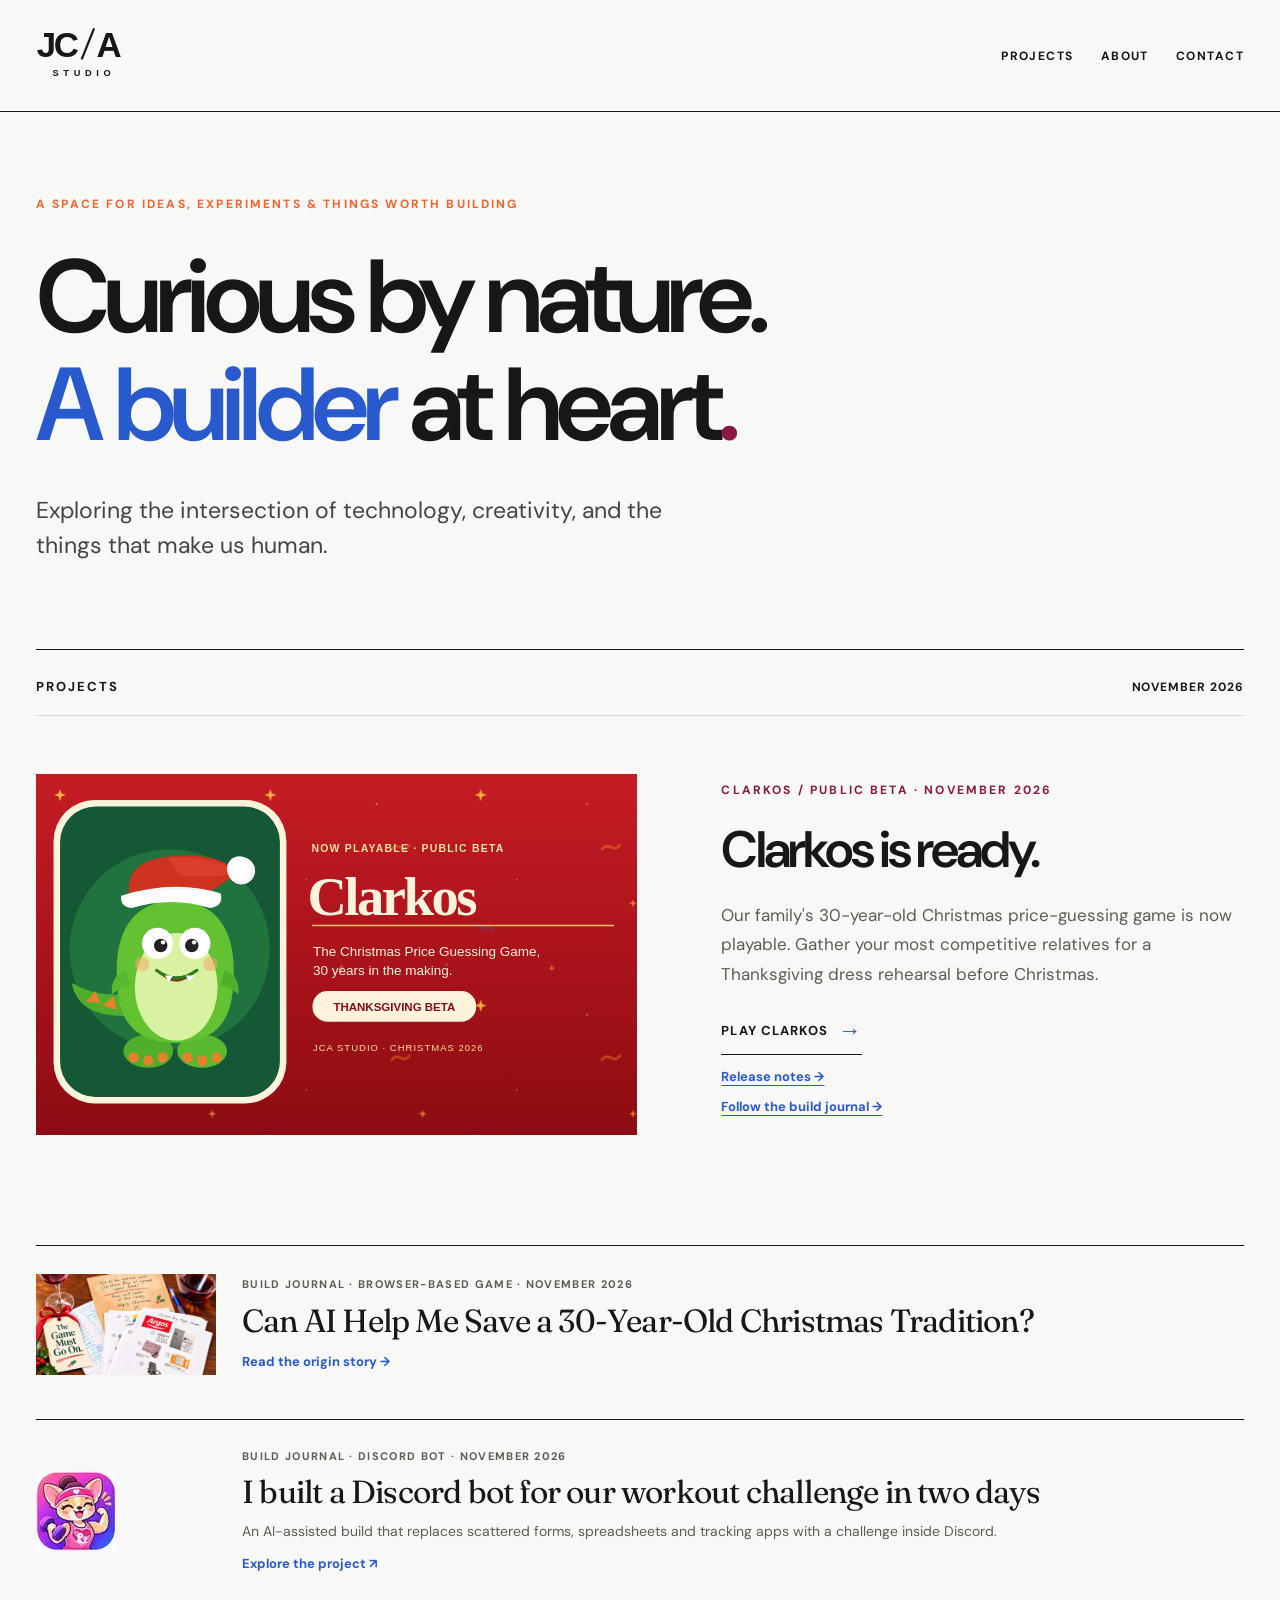
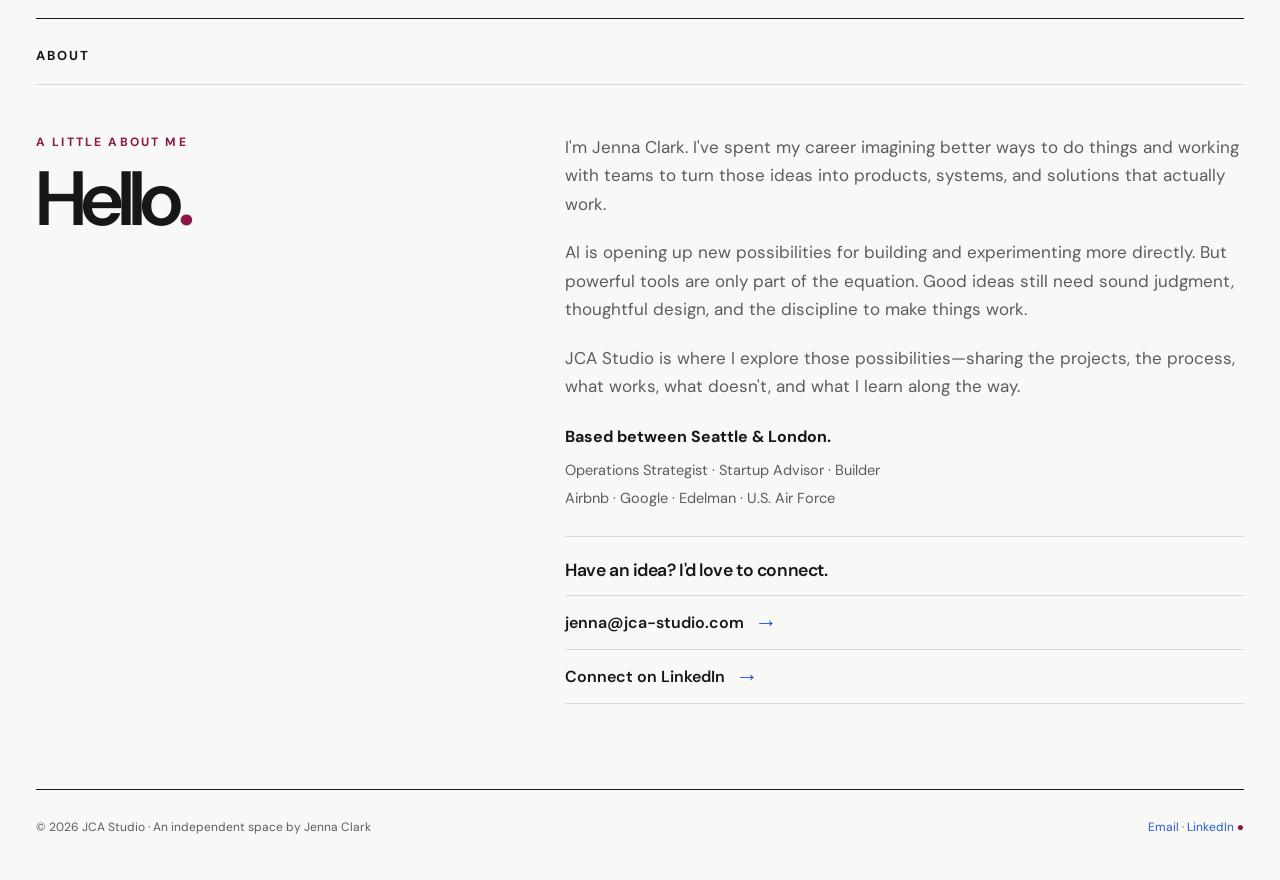
==== index.html @ 1f8c594f "Polish Thanksgiving beta artwork, project labels and feedback styling" ====
<!doctype html><html lang="en"><head><meta charset="utf-8"><meta name="viewport" content="width=device-width, initial-scale=1"><meta name="theme-color" content="#F7F5F0"><link rel="stylesheet" href="/styles.css"><script async src="https://www.googletagmanager.com/gtag/js?id=G-X04NDHGZG5"></script><script>window.dataLayer=window.dataLayer||[];function gtag(){dataLayer.push(arguments)}gtag('js',new Date());gtag('config','G-X04NDHGZG5')</script><title>A space for ideas, experiments &amp; things worth building | JCA Studio</title><meta name="description" content="A space for ideas, experiments &amp; things worth building"><!-- Vercel Web Analytics: static HTML integration -->
<script>window.va=window.va||function(){(window.vaq=window.vaq||[]).push(arguments);};</script>
<script defer src="/_vercel/insights/script.js"></script>
<link rel="icon" href="/favicon.svg" type="image/svg+xml"><meta property="og:type" content="website"><meta property="og:title" content="A space for ideas, experiments &amp; things worth building"><meta property="og:description" content="A space for ideas, experiments &amp; things worth building"><meta property="og:image" content="https://www.jca-studio.com/assets/jca-studio-social-preview-final.png"><meta property="og:image:type" content="image/png"><meta property="og:image:width" content="1200"><meta property="og:image:height" content="630"><meta property="og:url" content="https://www.jca-studio.com/"><meta name="twitter:card" content="summary_large_image"><meta name="twitter:title" content="A space for ideas, experiments &amp; things worth building"><meta name="twitter:image" content="https://www.jca-studio.com/assets/jca-studio-social-preview-final.png"><meta name="twitter:description" content="A space for ideas, experiments &amp; things worth building"><link rel="canonical" href="https://www.jca-studio.com/"><style>
.feature-project-link{margin-top:13px;font-family:var(--sans);font-size:13px;font-weight:700}
.feature-project-link a{color:var(--blue);text-decoration:underline;text-underline-offset:4px;font-weight:700}
.home-journal-start{display:grid;grid-template-columns:180px minmax(0,1fr);gap:26px;align-items:center;padding:28px 0 44px;border-bottom:1px solid var(--ink)}
.home-journal-start-image{display:block;overflow:hidden}
.home-journal-start-image img{display:block;width:100%;height:auto;aspect-ratio:16/9;object-fit:cover}
.home-journal-start-label{font:700 11px/1.5 var(--sans);letter-spacing:.12em;text-transform:uppercase;color:var(--soft);margin:0 0 9px}
.home-journal-start-title{font:400 clamp(22px,2.5vw,32px)/1.2 var(--serif);letter-spacing:-.025em;margin:0}
.home-journal-start-title a{color:var(--ink);text-decoration:none}
.home-journal-start-title a:hover{text-decoration:underline;text-underline-offset:4px}
.home-journal-start-link{display:inline-block;color:var(--blue);font:700 13px/1.5 var(--sans);margin-top:12px;text-underline-offset:4px}
@media(max-width:650px){.home-journal-start{grid-template-columns:104px minmax(0,1fr);gap:15px;padding:22px 0 36px}.home-journal-start-title{font-size:21px}.home-journal-start-label{font-size:10px}}
</style><style>.feature-game-art{min-width:0;display:flex;flex-direction:column;justify-content:space-between;gap:21px;background:#a51f2b;color:#fff;padding:clamp(18px,3vw,34px);aspect-ratio:1.18/1;text-decoration:none;overflow:hidden}.feature-game-label{font:700 clamp(10px,1.1vw,12px) var(--sans);letter-spacing:.15em}.feature-game-label span{float:right;font-size:19px;line-height:.7}.feature-game-screens{display:grid;grid-template-columns:repeat(3,minmax(0,1fr));gap:clamp(8px,1.25vw,15px);align-items:center;min-height:0}.feature-game-screens img{display:block;width:100%;height:auto;aspect-ratio:940/1310;object-fit:cover;box-shadow:0 8px 20px #4e0b1640;border-radius:3px}.feature-game-screens img:nth-child(2){transform:translateY(-9px)}.feature-game-footer{font:800 clamp(15px,2.5vw,30px) var(--sans);letter-spacing:-.045em;line-height:1.05}.feature-game-footer span{color:#ffbf86}@media(max-width:760px){.feature-game-art{aspect-ratio:1.35/1;padding:19px;gap:14px}.feature-game-screens{gap:9px}.feature-game-footer{font-size:clamp(17px,4.5vw,26px)}} .feature-game-art{padding:0;aspect-ratio:5/3;display:block;background:transparent;overflow:hidden}.feature-game-art img{width:100%;height:100%;aspect-ratio:5/3;display:block;object-fit:cover} </style></head><body><header class="mast"><div class="wrap mast-inner"><a href="/" class="logo" aria-label="JCA Studio home"><svg viewBox="0 0 124 84" role="img" aria-label="JCA Studio" xmlns="http://www.w3.org/2000/svg"><text x="1" y="44" fill="currentColor" font-family="Arial,sans-serif" font-weight="600" font-size="45" letter-spacing="-3.2">JC</text><path d="M59 47 L75 7" stroke="currentColor" stroke-width="2.9"/><text x="78" y="44" fill="currentColor" font-family="Arial,sans-serif" font-weight="600" font-size="45">A</text><text x="62" y="68" text-anchor="middle" fill="currentColor" font-family="Arial,sans-serif" font-size="12" font-weight="700" letter-spacing="6">STUDIO</text></svg></a><nav class="nav" aria-label="Main navigation"><a href="/journal/">Projects</a><a href="/#about">About</a><a href="/#contact">Contact</a></nav></div></header><main><section class="wrap hero"><div class="eyebrow">A space for ideas, experiments &amp; things worth building</div><h1>Curious by nature.<br><em>A builder</em> at heart<span class="dot">.</span></h1><p class="intro">Exploring the intersection of technology, creativity, and the things that make us human.</p></section><section class="wrap" id="work"><div class="section-head"><h2>Projects</h2><span class="project-date">November 2026</span></div><div class="feature"><a class="feature-game-art" href="/journal/clarkos-release/" aria-label="Clarkos public beta launch and release notes"><img src="/assets/clarkos-public-beta-wide.svg" alt="Clarkos Thanksgiving beta artwork featuring Trevor" width="1200" height="720" loading="eager"></a><div><div class="eyebrow">Clarkos / Public beta · November 2026</div><h3>Clarkos is ready.</h3><p class="description">Our family's 30-year-old Christmas price-guessing game is now playable. Gather your most competitive relatives for a Thanksgiving dress rehearsal before Christmas.</p><a class="link" href="https://jca-studio.github.io/argos-game/" target="_blank" rel="noopener noreferrer">Play Clarkos <span class="arrow" aria-hidden="true">→</span></a><p class="feature-project-link"><a href="/journal/clarkos-release/">Release notes →</a></p><p class="feature-project-link"><a href="/journal/christmas-game/">Follow the build journal →</a></p></div></div>
<div class="home-journal-start">
  <a class="home-journal-start-image" href="/journal/christmas-tradition/" aria-label="Read the first Christmas Game build journal entry"><img src="/assets/article1-christmas-approved.webp" alt="Christmas Day Argos game setup with handwritten note, game sheets and festive details" width="1671" height="941" loading="lazy"></a>
  <div><p class="home-journal-start-label">Build Journal · Browser-based game · November 2026</p><h4 class="home-journal-start-title"><a href="/journal/christmas-tradition/">Can AI Help Me Save a 30-Year-Old Christmas Tradition?</a></h4><a class="home-journal-start-link" href="/journal/christmas-tradition/">Read the origin story →</a></div>
</div><div class="home-journal-start"><a class="home-journal-start-image" href="/journal/workout-challenge-bot/" aria-label="Explore the workout challenge Discord bot"><img src="/assets/joyful-chihuahua-mom-fitness-icon.svg" alt="Chihuahua mom holding a purple dumbbell" width="400" height="400" loading="lazy" style="aspect-ratio:1/1;object-fit:contain;width:80px;height:80px;max-width:100%;image-rendering:auto"></a><div><p class="home-journal-start-label">Build Journal · Discord bot · November 2026</p><h4 class="home-journal-start-title"><a href="/journal/workout-challenge-bot/">I built a Discord bot for our workout challenge in two days</a></h4><p style="color:var(--soft);font-size:14px;line-height:1.6;margin:8px 0 0">An AI-assisted build that replaces scattered forms, spreadsheets and tracking apps with a challenge inside Discord.</p><a class="home-journal-start-link" href="/journal/workout-challenge-bot/">Explore the project ↗</a></div></div></section><section class="wrap about-contact" id="about" aria-labelledby="about-title">
  <div class="section-head"><h2>About</h2></div>
  <div class="about-contact-grid">
    <div class="about-contact-intro">
      <div class="eyebrow">A little about me</div>
      <h3 id="about-title">Hello<span class="dot">.</span></h3>
    </div>
    <div class="about-contact-content">
      <p>I'm Jenna Clark. I've spent my career imagining better ways to do things and working with teams to turn those ideas into products, systems, and solutions that actually work.</p>
      <p>AI is opening up new possibilities for building and experimenting more directly. But powerful tools are only part of the equation. Good ideas still need sound judgment, thoughtful design, and the discipline to make things work.</p>
      <p>JCA Studio is where I explore those possibilities—sharing the projects, the process, what works, what doesn't, and what I learn along the way.</p>
      <div class="about-credentials">
        <p class="bio-location"><strong>Based between Seattle &amp; London.</strong> </p>
        <p class="bio-meta">Operations Strategist · Startup Advisor · Builder</p>
        <p class="bio-meta">Airbnb · Google · Edelman · U.S. Air Force</p>
      </div>
      <div class="about-contact-links" id="contact">
        <h4>Have an idea? I'd love to connect.</h4>
        <a class="contact-link" href="mailto:jenna@jca-studio.com">jenna@jca-studio.com <span aria-hidden="true">→</span></a>
        <a class="contact-link" href="https://www.linkedin.com/in/jennaswyclark/" target="_blank" rel="noopener noreferrer">Connect on LinkedIn <span aria-hidden="true">→</span></a>
      </div>
    </div>
  </div>
</section></main><footer class="wrap footer"><span>© 2026 JCA Studio · An independent space by Jenna Clark</span><span><a href="mailto:jenna@jca-studio.com">Email</a> · <a href="https://www.linkedin.com/in/jennaswyclark/" target="_blank" rel="noopener noreferrer">LinkedIn</a><span class="dot"> ●</span></span></footer></body></html>
---- styles.css ----
@import url('https://fonts.googleapis.com/css2?family=DM+Sans:wght@400;500;600;700&family=Fraunces:opsz,wght,SOFT,WONK@9..144,400,0,0;9..144,600,0,0&display=swap');
:root{--paper:#F8F8F6;--ink:#171717;--soft:#5F5C57;--rule:#D9D9D4;--burgundy:#8B1744;--orange:#F2632E;--blue:#295ACD;--sans:'DM Sans',Arial,sans-serif;--serif:'Fraunces',Georgia,serif}
*{box-sizing:border-box}html{scroll-behavior:smooth}body{margin:0;background:var(--paper);color:var(--ink);font-family:var(--sans);-webkit-font-smoothing:antialiased}a{color:inherit;text-decoration:none}a:hover{text-decoration:underline;text-underline-offset:5px}a:focus-visible,button:focus-visible{outline:3px solid var(--blue);outline-offset:4px}.wrap{width:min(1260px,calc(100% - 72px));margin:auto}.mast{border-bottom:1px solid var(--ink)}.mast-inner{display:flex;align-items:center;justify-content:space-between;padding:23px 0;gap:20px}.logo{width:96px;display:block}.logo svg{display:block;width:100%;height:auto}.nav{display:flex;gap:27px;font-size:12px;font-weight:700;letter-spacing:.12em;text-transform:uppercase}.nav a:hover,.link:hover{color:var(--blue)}.eyebrow{color:var(--burgundy);font-size:12px;line-height:1.5;font-weight:700;letter-spacing:.18em;text-transform:uppercase}.hero{padding:83px 0 96px;border-bottom:1px solid var(--ink)}h1,h2,h3,p{margin-top:0}.hero h1{max-width:1120px;font-family:var(--serif);font-size:clamp(62px,8.1vw,120px);line-height:1.02;letter-spacing:-.055em;font-weight:400;margin:30px 0 34px}.hero h1 em{font-style:normal;color:var(--blue)}.hero .intro{max-width:650px;color:#444444;font-size:clamp(18px,2vw,23px);line-height:1.55}.dot{color:var(--burgundy)}.link{display:inline-flex;gap:15px;align-items:center;font-weight:700;border-bottom:1px solid var(--ink);padding:12px 0;font-size:13px;letter-spacing:.08em;text-transform:uppercase}.link .arrow{color:var(--blue);font-size:24px}.section-head{display:flex;justify-content:space-between;align-items:baseline;padding:28px 0 20px;border-bottom:1px solid var(--rule)}.section-head h2{font-size:13px;text-transform:uppercase;letter-spacing:.15em;margin:0}.section-head span{font-size:12px;color:var(--soft)}.feature{display:grid;grid-template-columns:1.15fr 1fr;gap:7%;padding:58px 0 110px;border-bottom:1px solid var(--ink);align-items:center}.graphic{background:var(--ink);min-height:440px;position:relative;overflow:hidden;display:flex;flex-direction:column;justify-content:space-between;padding:30px;color:var(--paper)}.graphic .tiny{font-size:11px;letter-spacing:.17em;text-transform:uppercase}.graphic .big{font-family:var(--serif);font-size:clamp(75px,10vw,160px);line-height:.8;letter-spacing:-.09em;color:var(--paper);transform:rotate(-6deg);align-self:center}.graphic .big span{color:var(--orange)}.graphic .bottom{display:flex;justify-content:space-between;align-items:center}.graphic .ring{width:75px;height:75px;border:2px solid var(--blue);border-radius:100%;display:grid;place-items:center;font-size:34px}.feature h3{font-family:var(--serif);font-weight:400;font-size:clamp(38px,4vw,66px);line-height:1.1;letter-spacing:-.045em;margin:23px 0}.description{font-size:17px;line-height:1.75;color:var(--soft);max-width:570px}.split{display:grid;grid-template-columns:1fr 1fr;gap:8%;padding:65px 0 110px}.split h3{font-size:clamp(31px,3.2vw,53px);font-family:var(--serif);font-weight:400;line-height:1.16;letter-spacing:-.04em}.split p{color:var(--soft);font-size:17px;line-height:1.7}.footer{border-top:1px solid var(--ink);padding:29px 0 45px;display:flex;justify-content:space-between;gap:20px;color:var(--soft);font-size:12px}.footer a{color:var(--blue)}.article-header{max-width:930px;padding:94px 0 52px}.article-header h1{font:400 clamp(46px,6vw,92px)/1.08 var(--serif);letter-spacing:-.055em;margin:25px 0}.subtitle{color:var(--soft);font-size:20px;line-height:1.65;max-width:680px}.byline{font-size:12px;font-weight:700;text-transform:uppercase;letter-spacing:.12em;margin-top:35px}.article-grid{display:grid;grid-template-columns:210px minmax(0,760px);gap:85px;border-top:1px solid var(--ink);padding-top:65px;padding-bottom:110px}.aside{font-size:12px;line-height:1.8;color:var(--soft);letter-spacing:.08em;text-transform:uppercase}.article{font-size:19px;line-height:1.8}.article p{margin:0 0 29px}.article h2{font:400 38px/1.2 var(--serif);letter-spacing:-.03em;margin:62px 0 24px}.article strong{font-weight:700}.article .pull{font:400 clamp(27px,3vw,43px)/1.25 var(--serif);color:var(--burgundy);letter-spacing:-.025em;border-left:4px solid var(--orange);padding:8px 0 8px 25px;margin:45px 0}.article .note{font-size:15px;color:var(--soft);border-top:1px solid var(--rule);padding-top:20px}.article a{color:var(--blue);text-decoration:underline;text-underline-offset:4px}.back{color:var(--blue);font-size:13px;text-transform:uppercase;font-weight:700;letter-spacing:.08em;display:inline-block;margin:30px 0}.listing{padding:50px 0 125px}.entry{display:grid;grid-template-columns:160px 1fr;gap:25px;padding:37px 0;border-top:1px solid var(--rule)}.entry h2{font:400 clamp(29px,3.6vw,51px)/1.18 var(--serif);letter-spacing:-.035em;margin:0 0 15px}.entry p{max-width:690px;color:var(--soft);line-height:1.6}.badge{font-size:11px;color:var(--burgundy);font-weight:700;letter-spacing:.13em;text-transform:uppercase}.eyebrow.dark{color:var(--blue)}@media(max-width:850px){.wrap{width:calc(100% - 38px)}.mast-inner{padding:17px 0}.nav{gap:17px;font-size:10px}.logo{width:85px}.hero{padding:70px 0}.hero h1{font-size:clamp(56px,13vw,88px)}.feature{grid-template-columns:1fr;gap:35px;padding:35px 0 75px}.graphic{min-height:340px}.split{grid-template-columns:1fr;gap:20px}.article-grid{grid-template-columns:1fr;gap:25px}.aside{border-bottom:1px solid var(--rule);padding-bottom:15px}.article-header{padding-top:70px}.entry{grid-template-columns:1fr;gap:12px}}@media(max-width:430px){.nav{gap:12px}.hero h1{font-size:54px}.graphic .big{font-size:95px}.article{font-size:17px}.article-header h1{font-size:46px}}@media(prefers-reduced-motion:reduce){html{scroll-behavior:auto}}

/* Revision 02: editorial direction, consistent type, reusable contact & receipts */
.hero>.eyebrow{color:var(--orange)}
.hero .intro{font-family:var(--sans);font-weight:400}
.journal-title{font-family:var(--sans)!important;font-weight:600!important;letter-spacing:-.065em!important;line-height:1.07!important;font-size:clamp(50px,6.8vw,100px)!important;max-width:950px}
.journal-date{color:var(--orange)}
.contact-section{padding-bottom:110px}
.contact-grid{display:grid;grid-template-columns:1fr 1fr;gap:9%;padding-top:55px}
.contact-grid h2{font:400 clamp(38px,4.7vw,68px)/1.1 var(--serif);letter-spacing:-.05em;margin:0}
.contact-detail p{font-size:18px;line-height:1.65;color:var(--soft);max-width:490px;margin-bottom:30px}
.contact-link{display:flex;justify-content:space-between;align-items:center;gap:15px;border-top:1px solid var(--rule);padding:21px 0;font-weight:600;font-size:17px;overflow-wrap:anywhere}
.contact-link span{color:var(--blue);font-size:25px}
.contact-link:last-child{border-bottom:1px solid var(--rule)}
.ai-receipts{margin:75px 0 50px;padding:30px 0;border-top:2px solid var(--ink);border-bottom:1px solid var(--rule)}
.receipts-index{font-size:11px;font-weight:700;color:var(--orange);letter-spacing:.15em;text-transform:uppercase}
.article .ai-receipts h2{font-family:var(--sans);font-size:clamp(32px,3.5vw,48px);font-weight:700;letter-spacing:-.055em;margin:14px 0}
.article .ai-receipts .receipts-top p{font-size:16px;line-height:1.65;color:var(--soft);margin:0 0 22px}
.receipt-list{margin:0}
.receipt-list>div{display:grid;grid-template-columns:145px 1fr;gap:25px;padding:18px 0;border-top:1px solid var(--rule)}
.receipt-list dt{font-weight:700;font-size:16px}.receipt-list dd{margin:0;font-size:16px;line-height:1.6;color:var(--soft)}
.article .ai-receipts .receipt-fineprint{margin:20px 0 0;font-size:13px;color:var(--soft)}
@media(max-width:850px){.contact-grid{grid-template-columns:1fr;gap:22px}.contact-section{padding-bottom:70px}.nav{gap:15px}.hero{padding:65px 0 75px}}
@media(max-width:430px){.nav{gap:9px;font-size:9px}.logo{width:72px}.receipt-list>div{grid-template-columns:1fr;gap:5px}.contact-link{font-size:15px}.hero h1{font-size:clamp(46px,12vw,56px)}}


/* Revision 04 — authentic Argos photo in Selected Work; original source remains unaltered. */
.graphic--argos{isolation:isolate;min-height:440px;padding:30px;justify-content:space-between;background:#24170f;text-decoration:none}
.graphic--argos:hover{text-decoration:none}
.argos-photo{position:absolute;inset:0;width:100%;height:100%;object-fit:cover;object-position:50% 47%;z-index:-2}
.argos-shade{position:absolute;inset:0;z-index:-1;background:linear-gradient(0deg,rgba(10,9,8,.87) 0%,rgba(10,9,8,.49) 22%,transparent 58%),linear-gradient(180deg,rgba(10,9,8,.36),transparent 23%);pointer-events:none}
.graphic--argos .argos-kicker{font-weight:600;text-shadow:0 1px 8px rgba(0,0,0,.65);position:relative;z-index:1}
.argos-tagline{display:block;align-self:flex-start;position:relative;z-index:1;font-family:var(--sans);font-size:clamp(27px,3vw,43px);font-weight:700;line-height:1.08;letter-spacing:-.055em;text-transform:uppercase;text-shadow:0 2px 10px rgba(0,0,0,.45);padding-bottom:21px}
.argos-period{color:var(--orange)}
.argos-rule{display:block;position:absolute;bottom:0;left:0;width:100%;height:7px;background:var(--orange)}
.argos-cobalt{position:absolute;right:0;bottom:0;width:83px;height:83px;background:var(--blue);clip-path:polygon(100% 0,100% 100%,0 100%);z-index:1}
.graphic--argos:focus-visible{outline-offset:6px}
@media(max-width:850px){.graphic--argos{min-height:420px}.argos-tagline{font-size:clamp(29px,6vw,43px)}}
@media(max-width:430px){.graphic--argos{min-height:390px;padding:22px}.argos-tagline{font-size:32px}.argos-cobalt{width:65px;height:65px}}

/* Revision 09: approved About, Contact and article */
.contact-grid h2{font-family:var(--sans);font-weight:700;letter-spacing:-.055em;line-height:1.04}
.contact-link{display:flex;justify-content:flex-start;align-items:center;gap:12px}.contact-link span{margin-left:0}
.bio-location{margin-top:28px;font-size:1.02rem}.bio-location span{color:var(--burgundy)}.bio-meta{font-size:.88rem;color:var(--soft);margin-top:8px}
.journal-title{font-size:clamp(2.5rem,6vw,5rem)}
.story-hero{display:grid;grid-template-columns:minmax(260px,.86fr) minmax(0,1.14fr);gap:clamp(24px,5vw,90px);align-items:center;padding-top:76px;padding-bottom:70px}
.story-photo{margin:0}.story-photo img{width:100%;height:auto;max-height:560px;object-fit:cover;display:block}.story-photo figcaption{font-family:var(--sans);font-size:.69rem;letter-spacing:.08em;text-transform:uppercase;color:var(--soft);padding-top:12px}
.story-heading h1{font-family:var(--sans);font-weight:600;font-size:clamp(2.55rem,4.1vw,5.2rem);line-height:1.08;letter-spacing:-.052em;margin:21px 0}
.story-heading .subtitle{font-size:clamp(1.05rem,1.5vw,1.35rem);line-height:1.55}
.share-tools{display:flex;align-items:center;flex-wrap:wrap;gap:12px 22px;margin-top:26px;font-family:var(--sans);font-size:.83rem}.share-tools a,.share-tools button{color:var(--blue);font:inherit;font-weight:700;background:transparent;border:none;padding:6px 0;cursor:pointer;text-decoration:none}.share-tools button:hover,.share-tools a:hover{text-decoration:underline}.copy-feedback{font-size:.73rem;color:var(--soft)}
.story-article{max-width:810px;padding-bottom:110px}.story-article>p{font-size:1.13rem;line-height:1.82;margin:0 0 24px}.story-article>h2{font-family:var(--sans);font-weight:700;letter-spacing:-.035em;font-size:clamp(1.55rem,3vw,2.3rem);margin:56px 0 25px}.story-article a{color:var(--blue)}
.story-pull{font-family:var(--sans);font-weight:600;letter-spacing:-.034em;font-size:clamp(1.5rem,2.6vw,2.25rem);line-height:1.33;color:var(--ink);border-left:6px solid var(--orange);padding:14px 0 14px 27px;margin:46px 0}.blue{color:var(--blue)}.burgundy{color:var(--burgundy)}
.story-receipts{background:#fff2e8;padding:28px 30px;margin-top:60px}.story-receipts h2{font-family:var(--sans);font-size:1.5rem;letter-spacing:-.04em;margin:0 0 8px}.story-receipts>p{font-size:.9rem;line-height:1.5}.story-receipts dl{margin:20px 0;display:grid;gap:11px}.story-receipts dl>div{display:grid;grid-template-columns:140px 1fr;gap:12px}.story-receipts dt{font-weight:700}.story-receipts dd{margin:0}
.story-fineprint{border-top:1px solid var(--rule);padding-top:22px;margin-top:35px}.story-fineprint h2{font-family:var(--sans);font-size:.86rem;letter-spacing:.12em;text-transform:uppercase}.story-fineprint p{font-size:.86rem;line-height:1.6;color:var(--soft)}.story-cta{margin-top:40px!important}.story-back{margin-top:32px!important}
@media(max-width:760px){.story-hero{grid-template-columns:1fr;gap:30px;padding-top:32px;padding-bottom:45px}.story-photo img{max-height:420px;object-position:center 35%}.story-heading h1{font-size:clamp(2.45rem,10vw,3.6rem)}.story-article>p{font-size:1.03rem}.story-receipts{padding:23px 20px}.story-receipts dl>div{grid-template-columns:1fr;gap:2px}}

/* Circular social sharing controls */
.article-share{margin:26px 0 32px}
.article-share-title{font-family:var(--sans);font-size:1.05rem;font-weight:600;line-height:1.2;margin-bottom:16px;color:var(--ink)}
.article-share-buttons{display:flex;align-items:center;gap:14px;flex-wrap:wrap}
.article-share .share-icon{width:52px;height:52px;border:1.7px solid var(--ink);border-radius:50%;display:inline-flex;justify-content:center;align-items:center;flex:0 0 auto;background:transparent;color:var(--ink);padding:0;text-decoration:none;cursor:pointer;transition:background .16s ease,color .16s ease,transform .16s ease}
.article-share .share-icon:hover,.article-share .share-icon:focus-visible{background:var(--ink);color:white;transform:translateY(-2px);outline-offset:3px}
.article-share .share-icon svg{width:25px;height:25px;display:block}
.article-share .share-brand span{font-family:Arial,Helvetica,sans-serif;font-size:24px;font-weight:800;letter-spacing:-.06em;line-height:1}
.article-share .share-facebook span{font-size:29px;letter-spacing:0}
.article-share .share-message{font-family:var(--sans);font-size:.75rem;color:var(--soft);display:block;margin-top:10px;min-height:1em}
@media(max-width:760px){.article-share-buttons{gap:10px}.article-share .share-icon{width:46px;height:46px}.article-share .share-icon svg{width:23px;height:23px}}

/* Editorial typography alignment: use the approved contemporary headline face */
.hero h1,.feature h3,.split h3{font-family:var(--sans);font-weight:600;letter-spacing:-.055em}
.hero h1{line-height:1.04}
.feature h3{line-height:1.09}
.split h3{line-height:1.12}

/* Revision 10: compact editorial reading rhythm and authentic square image */
.hero{padding-bottom:62px}
.section-head .project-date{font-weight:700;color:var(--ink);letter-spacing:.08em;text-transform:uppercase}
.link .arrow,.contact-link span{font-family:Arial,sans-serif;font-weight:400;font-size:23px;line-height:1;display:inline-block}
.link{gap:10px}
.contact-link{gap:10px}
.story-hero{grid-template-columns:minmax(0,1fr) minmax(0,1.06fr);gap:clamp(24px,4vw,56px);align-items:center;padding-top:48px;padding-bottom:38px}
.story-photo{width:100%;min-width:0}
.story-photo img{width:100%;height:auto;aspect-ratio:1/1;object-fit:cover;object-position:50% 55%;filter:brightness(1.075) contrast(1.06) saturate(1.15);max-height:none;display:block}
.story-photo figcaption{font-size:.66rem;letter-spacing:.07em;padding-top:9px}
.story-heading h1{font-size:clamp(2.25rem,3.6vw,4.45rem);line-height:1.07;margin:15px 0 17px}
.story-heading .subtitle{font-size:clamp(1rem,1.35vw,1.18rem);line-height:1.47;margin-bottom:12px}
.story-heading .byline{margin-top:16px}
.article-share{margin:18px 0 0}
.article-share-title{font-size:.87rem;margin-bottom:10px}
.article-share-buttons{gap:11px}
.article-share .share-icon{width:43px;height:43px;border-width:1.5px}
.article-share .share-icon svg{width:21px;height:21px}
.article-share .share-brand span{font-size:21px}
.article-share .share-facebook span{font-size:24px}
.story-article{max-width:735px;padding-bottom:65px}
.story-article>p{font-size:1.075rem;line-height:1.65;margin-bottom:17px}
.story-article>h2{font-size:clamp(1.43rem,2.2vw,1.9rem);line-height:1.16;margin:36px 0 16px;letter-spacing:-.03em}
.story-pull{font-size:clamp(1.45rem,2.2vw,1.95rem);line-height:1.34;margin:29px 0;padding:8px 0 8px 20px;border-left-width:5px}
.story-receipts{margin-top:37px;padding:25px 28px}
.story-receipts h2{font-size:1.48rem}
.story-receipts>p{margin:8px 0;font-size:.875rem;line-height:1.48}
.story-receipts dl{margin:15px 0;gap:8px}
.story-receipts dl>div{grid-template-columns:130px 1fr;gap:10px;line-height:1.5;font-size:.9rem}
.story-fineprint{padding-top:17px;margin-top:24px}
.story-fineprint h2{margin:0 0 9px}
.story-fineprint p{margin:0;font-size:.8rem;line-height:1.55}
.story-cta{margin-top:25px!important}
.story-cta p{font-size:1.025rem;line-height:1.65;margin:0 0 6px}
.story-back{margin-top:18px!important}
@media(max-width:760px){
.hero{padding-bottom:45px}
.story-hero{grid-template-columns:1fr;gap:23px;padding-top:28px;padding-bottom:27px}
.story-photo img{height:auto;aspect-ratio:1/1;max-height:none;object-position:50% 55%}
.story-heading h1{font-size:clamp(2.2rem,9vw,3.5rem);margin:12px 0 14px}
.story-article>p{font-size:1.02rem;line-height:1.62;margin-bottom:16px}
.story-article>h2{margin:30px 0 13px}
.story-receipts{padding:22px 19px}
.story-receipts dl>div{grid-template-columns:1fr;gap:2px}
}

/* Revision 11: cohesive About + Contact editorial block */
.about-contact{padding-bottom:85px}
.about-contact-grid{display:grid;grid-template-columns:minmax(250px,.8fr) minmax(0,1.2fr);gap:clamp(28px,6vw,100px);padding-top:48px}
.about-contact-intro h3{font-family:var(--sans);font-weight:600;font-size:clamp(3.25rem,6vw,6rem);line-height:1;letter-spacing:-.065em;margin:10px 0 0}
.about-contact-content>p{font-size:17px;line-height:1.68;color:var(--soft);margin:0 0 20px}
.about-credentials{margin:24px 0 26px}
.about-credentials .bio-location{margin:0 0 12px;font-size:1rem;line-height:1.45}
.about-credentials .bio-meta{font-size:.91rem;margin:5px 0;line-height:1.55;color:var(--soft)}
.about-contact-links{scroll-margin-top:35px;border-top:1px solid var(--rule);padding-top:22px}
.about-contact-links h4{font-family:var(--sans);font-size:1.1rem;font-weight:600;letter-spacing:-.025em;margin:0 0 14px}
.about-contact-links .contact-link{font-size:1rem;padding:15px 0}
.about-contact-links .contact-link span{font-family:Arial,sans-serif;font-size:23px;font-weight:400}
@media(max-width:850px){.about-contact{padding-bottom:58px}.about-contact-grid{grid-template-columns:1fr;gap:18px;padding-top:26px}.about-contact-intro h3{font-size:clamp(3.4rem,12vw,5rem)}.about-contact-content>p{font-size:16px;line-height:1.58;margin-bottom:15px}.about-credentials{margin:19px 0 20px}.about-contact-links{padding-top:18px}}

/* Refined end-of-article receipts, disclaimer and navigation */
.story-end{max-width:735px;margin:35px auto 0}
.story-end .story-receipts{background:#FFF8F4;margin:0;padding:22px 25px;border-left:3px solid var(--orange)}
.story-end .receipts-heading{display:flex;align-items:center;gap:10px}
.story-end .receipts-mark{width:9px;height:9px;background:var(--orange);border-radius:50%;flex:0 0 auto}
.story-end .story-receipts h2{font-family:var(--sans);font-size:1.22rem;font-weight:700;line-height:1.2;letter-spacing:-.035em;margin:0}
.story-end .receipts-intro{font-size:.86rem;line-height:1.5;margin:8px 0 15px;color:var(--soft)}
.story-end .receipts-entries{display:grid;gap:8px;margin:0}
.story-end .receipts-entries>div{display:grid;grid-template-columns:118px 1fr;gap:12px;align-items:baseline;font-size:.88rem;line-height:1.5}
.story-end .receipts-entries dt{font-weight:700}
.story-end .receipts-entries dd{margin:0;color:var(--ink)}
.story-end .receipts-footnote{font-size:.78rem;line-height:1.5;color:var(--soft);margin:14px 0 0}
.story-end .story-fineprint{border:0;padding:0;margin:18px 0 0}
.story-end .story-fineprint h2{font-size:.73rem;letter-spacing:.12em;margin:0 0 6px}
.story-end .story-fineprint p{font-size:.79rem;line-height:1.48;margin:0;color:var(--soft)}
.story-close{margin-top:23px}
.story-close>p{font-size:1rem;line-height:1.6;margin:0 0 13px}
.story-close-links{display:flex;align-items:center;gap:15px 32px;flex-wrap:wrap}
.story-close-links a{font-family:var(--sans);font-size:.82rem;font-weight:700;letter-spacing:.075em;text-transform:uppercase;color:var(--blue);text-decoration:none;display:inline-flex;align-items:center;gap:8px;border-bottom:1px solid var(--ink);padding:8px 0}
.story-close-links a span{font-size:20px;font-weight:400;line-height:1}
.story-close-links a:hover{text-decoration:none;color:var(--burgundy)}
@media(max-width:760px){.story-end{margin-top:28px}.story-end .story-receipts{padding:19px 17px}.story-end .receipts-entries>div{grid-template-columns:1fr;gap:1px}.story-close-links{gap:10px 24px}}

/* Editorial color accents in article closing sections */
.story-end .receipts-icon{width:23px;height:23px;flex:0 0 23px;color:var(--orange);display:block}
.story-end .story-fineprint{border-left:3px solid var(--burgundy);padding:3px 0 3px 19px;margin-top:23px}
.story-end .story-close{border-left:3px solid var(--blue);padding:3px 0 3px 19px;margin-top:22px}
.story-end .story-close-links{margin-top:12px}
@media(max-width:760px){.story-end .story-fineprint,.story-end .story-close{padding-left:14px}.story-end .receipts-icon{width:21px;height:21px;flex-basis:21px}}

/* Launch editorial polish: a right-positioned reading column with left-aligned copy.
   Shared typography values are kept together for consistent future journal entries. */
.story-article{max-width:735px;min-width:0}
.story-article>p{font-size:1.075rem;line-height:1.65;margin:0 0 17px}
.story-article>h2{font-family:var(--sans);font-weight:700;font-size:clamp(1.43rem,2.2vw,1.9rem);line-height:1.16;letter-spacing:-.03em;margin:36px 0 16px}
.story-article>.story-pull{font-size:clamp(1.45rem,2.2vw,1.95rem);line-height:1.34;margin:29px 0;padding:8px 0 8px 20px}
.story-end{width:100%;max-width:100%;margin:35px 0 0}
@media(min-width:851px){
  .story-article{margin-left:auto;margin-right:max(36px,calc((100vw - 1260px)/2))}
}
@media(max-width:850px){
  /* Let Hello be the sole section introduction and add a small cobalt flourish. */
  .about-contact-grid{gap:10px;padding-top:21px}
  .about-contact-intro .eyebrow{display:none}
  .about-contact-intro h3{font-size:clamp(3.35rem,11vw,4.6rem);margin:0 0 20px}
  .about-contact-intro h3::after{content:"";display:block;width:74px;height:5px;background:var(--blue);margin-top:15px}
  .about-contact-content>p{font-size:16px;line-height:1.58;margin-bottom:14px}
  .about-credentials{margin:17px 0 18px}
  .about-credentials .bio-location{margin-bottom:9px}
  .about-credentials .bio-meta{margin:3px 0;line-height:1.5}
  .about-contact-links{padding-top:16px}
  .about-contact-links h4{font-size:1.04rem;margin-bottom:8px}
  .about-contact-links .contact-link{padding:13px 0}
}
@media(max-width:760px){
  .story-article>p{font-size:1.02rem;line-height:1.62;margin:0 0 16px}
  .story-article>h2{margin:30px 0 13px}
  .story-article>.story-pull{margin:26px 0}
  .story-end{margin-top:28px}
}

/* Visitor privacy controls */
.analytics-consent[hidden]{display:none!important}
.analytics-consent{position:fixed;z-index:1000;bottom:18px;left:18px;right:18px;max-width:660px;margin:auto;background:#fff;color:#171717;border:1px solid #777;box-shadow:0 8px 35px rgba(0,0,0,.18);padding:20px 24px;font-size:14px;line-height:1.5}
.analytics-consent p{margin:0 0 14px}.analytics-consent a,.privacy-page a{text-decoration:underline;text-underline-offset:3px}
.analytics-consent-actions{display:flex;gap:10px;flex-wrap:wrap}
.analytics-consent button{border:1px solid #171717;padding:10px 14px;font:600 13px var(--sans);cursor:pointer;background:white;color:#171717}
.analytics-consent button[data-consent="accepted"]{background:#171717;color:white}
.analytics-consent button:focus-visible{outline:3px solid var(--blue);outline-offset:3px}
.privacy-page{max-width:780px;padding-top:65px;padding-bottom:90px}.privacy-page h1{font-size:clamp(40px,6vw,70px);letter-spacing:-.05em}.privacy-page h2{margin-top:36px;font-size:23px}.privacy-page p{line-height:1.7}
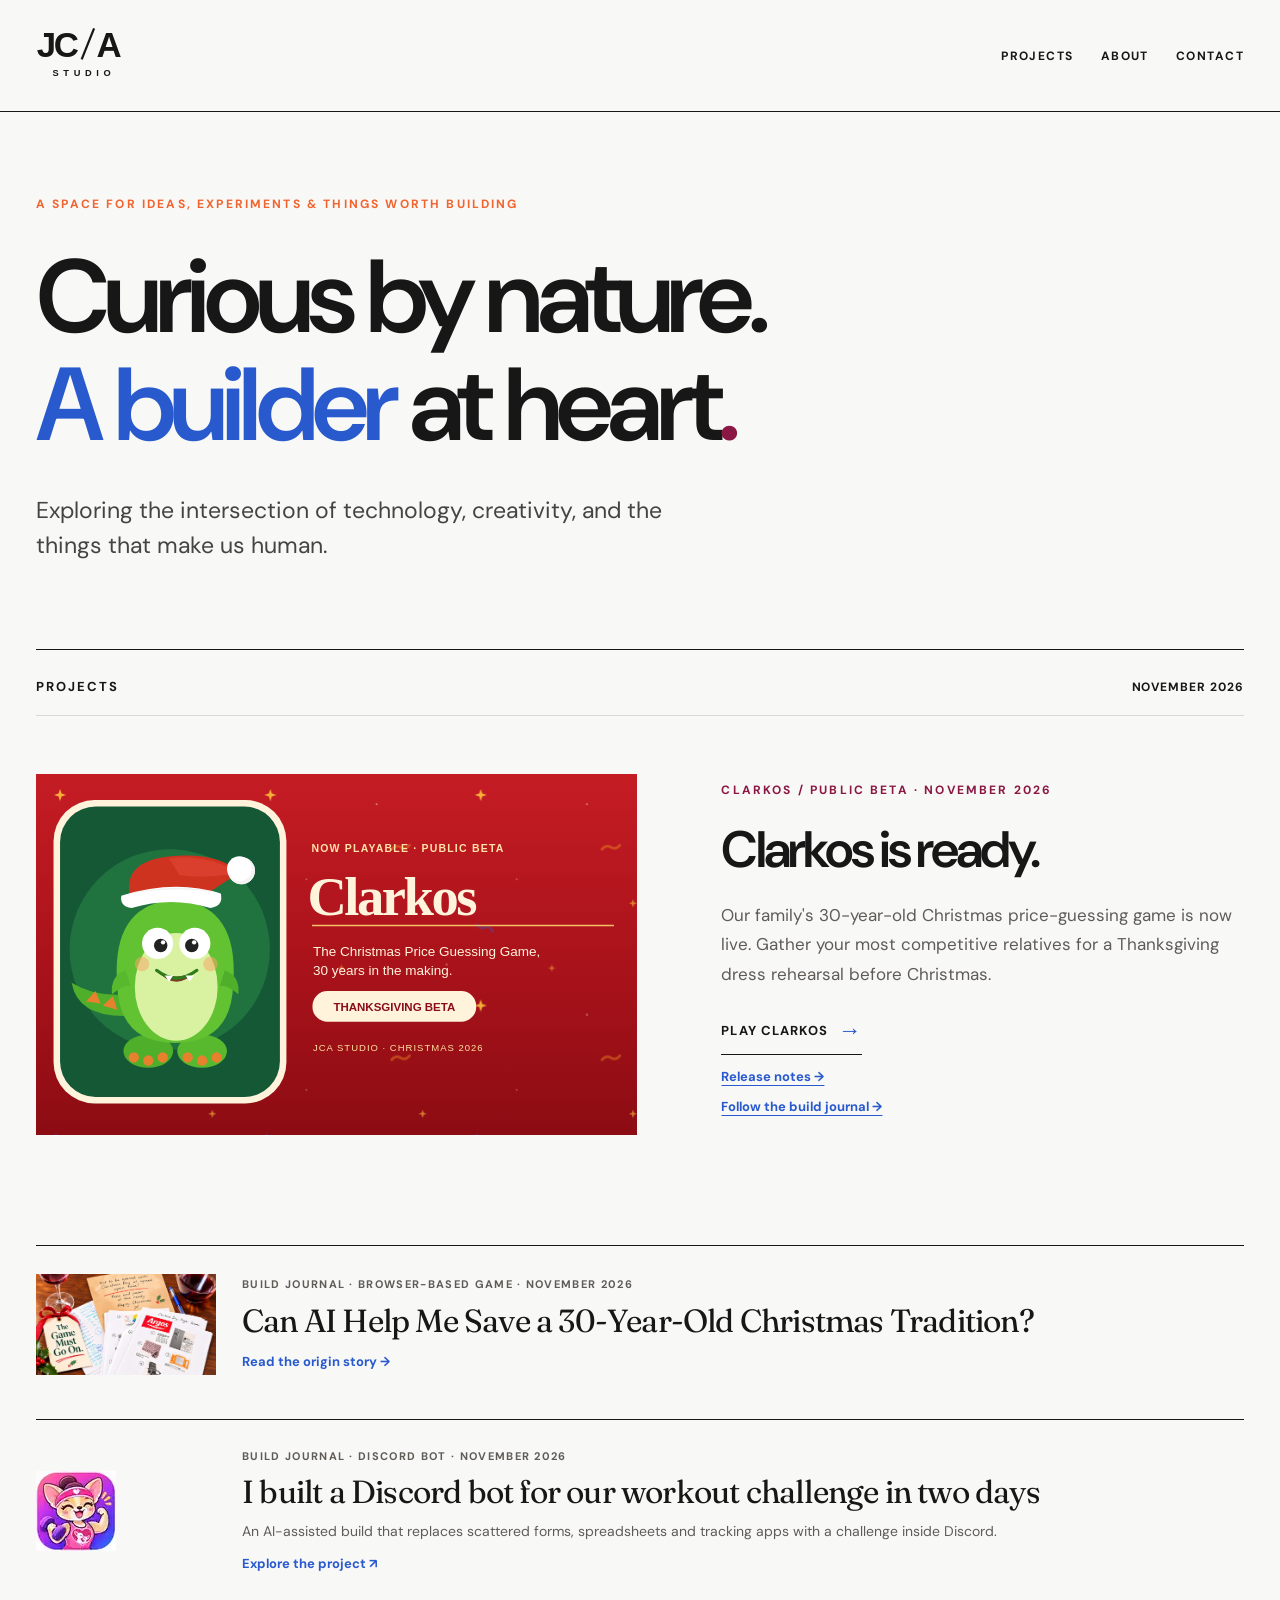
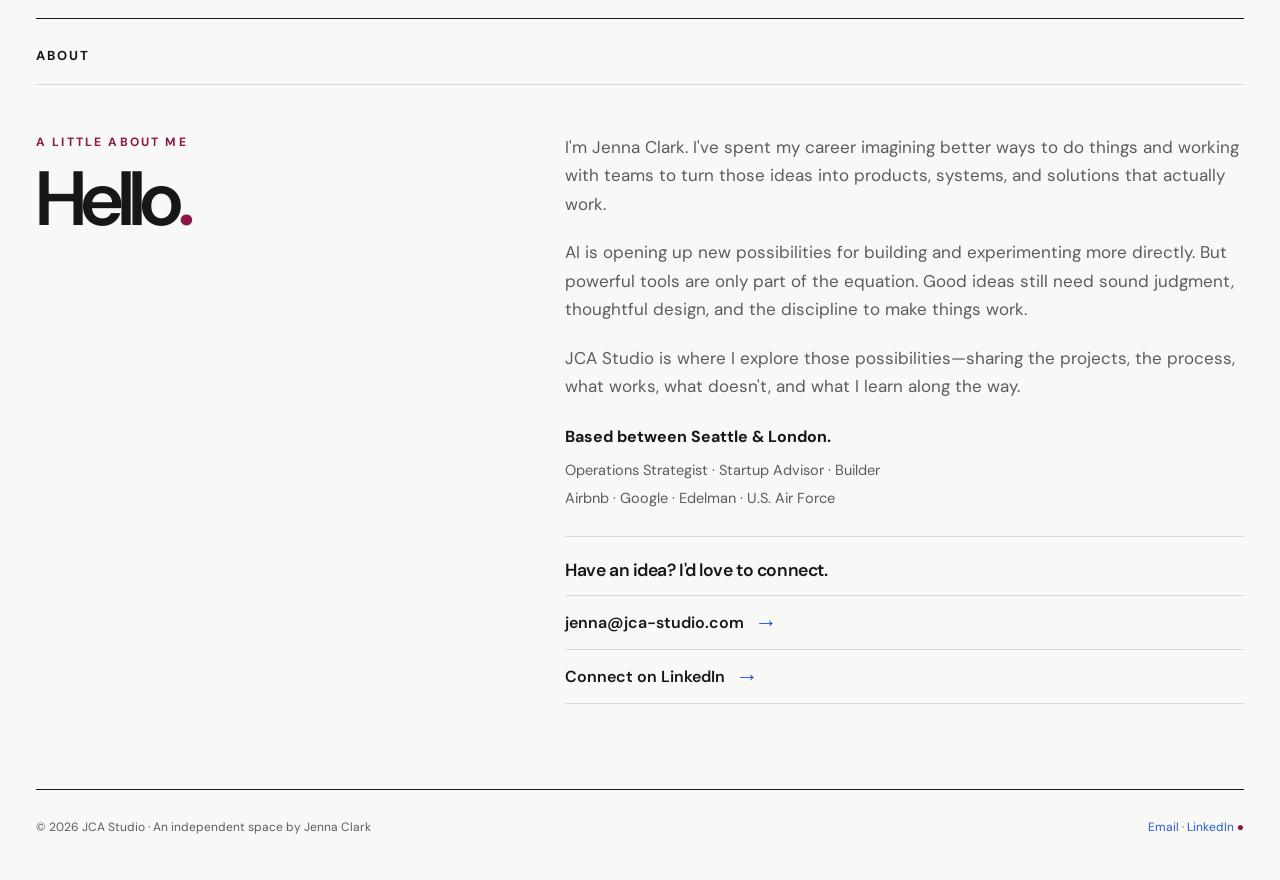
==== commit 7a1a22d3: "Polish Clarkos beta and Discord bot build journal" ====
--- a/index.html
+++ b/index.html
@@ -13,7 +13,7 @@
 .home-journal-start-title a:hover{text-decoration:underline;text-underline-offset:4px}
 .home-journal-start-link{display:inline-block;color:var(--blue);font:700 13px/1.5 var(--sans);margin-top:12px;text-underline-offset:4px}
 @media(max-width:650px){.home-journal-start{grid-template-columns:104px minmax(0,1fr);gap:15px;padding:22px 0 36px}.home-journal-start-title{font-size:21px}.home-journal-start-label{font-size:10px}}
-</style><style>.feature-game-art{min-width:0;display:flex;flex-direction:column;justify-content:space-between;gap:21px;background:#a51f2b;color:#fff;padding:clamp(18px,3vw,34px);aspect-ratio:1.18/1;text-decoration:none;overflow:hidden}.feature-game-label{font:700 clamp(10px,1.1vw,12px) var(--sans);letter-spacing:.15em}.feature-game-label span{float:right;font-size:19px;line-height:.7}.feature-game-screens{display:grid;grid-template-columns:repeat(3,minmax(0,1fr));gap:clamp(8px,1.25vw,15px);align-items:center;min-height:0}.feature-game-screens img{display:block;width:100%;height:auto;aspect-ratio:940/1310;object-fit:cover;box-shadow:0 8px 20px #4e0b1640;border-radius:3px}.feature-game-screens img:nth-child(2){transform:translateY(-9px)}.feature-game-footer{font:800 clamp(15px,2.5vw,30px) var(--sans);letter-spacing:-.045em;line-height:1.05}.feature-game-footer span{color:#ffbf86}@media(max-width:760px){.feature-game-art{aspect-ratio:1.35/1;padding:19px;gap:14px}.feature-game-screens{gap:9px}.feature-game-footer{font-size:clamp(17px,4.5vw,26px)}} .feature-game-art{padding:0;aspect-ratio:5/3;display:block;background:transparent;overflow:hidden}.feature-game-art img{width:100%;height:100%;aspect-ratio:5/3;display:block;object-fit:cover} </style></head><body><header class="mast"><div class="wrap mast-inner"><a href="/" class="logo" aria-label="JCA Studio home"><svg viewBox="0 0 124 84" role="img" aria-label="JCA Studio" xmlns="http://www.w3.org/2000/svg"><text x="1" y="44" fill="currentColor" font-family="Arial,sans-serif" font-weight="600" font-size="45" letter-spacing="-3.2">JC</text><path d="M59 47 L75 7" stroke="currentColor" stroke-width="2.9"/><text x="78" y="44" fill="currentColor" font-family="Arial,sans-serif" font-weight="600" font-size="45">A</text><text x="62" y="68" text-anchor="middle" fill="currentColor" font-family="Arial,sans-serif" font-size="12" font-weight="700" letter-spacing="6">STUDIO</text></svg></a><nav class="nav" aria-label="Main navigation"><a href="/journal/">Projects</a><a href="/#about">About</a><a href="/#contact">Contact</a></nav></div></header><main><section class="wrap hero"><div class="eyebrow">A space for ideas, experiments &amp; things worth building</div><h1>Curious by nature.<br><em>A builder</em> at heart<span class="dot">.</span></h1><p class="intro">Exploring the intersection of technology, creativity, and the things that make us human.</p></section><section class="wrap" id="work"><div class="section-head"><h2>Projects</h2><span class="project-date">November 2026</span></div><div class="feature"><a class="feature-game-art" href="/journal/clarkos-release/" aria-label="Clarkos public beta launch and release notes"><img src="/assets/clarkos-public-beta-wide.svg" alt="Clarkos Thanksgiving beta artwork featuring Trevor" width="1200" height="720" loading="eager"></a><div><div class="eyebrow">Clarkos / Public beta · November 2026</div><h3>Clarkos is ready.</h3><p class="description">Our family's 30-year-old Christmas price-guessing game is now playable. Gather your most competitive relatives for a Thanksgiving dress rehearsal before Christmas.</p><a class="link" href="https://jca-studio.github.io/argos-game/" target="_blank" rel="noopener noreferrer">Play Clarkos <span class="arrow" aria-hidden="true">→</span></a><p class="feature-project-link"><a href="/journal/clarkos-release/">Release notes →</a></p><p class="feature-project-link"><a href="/journal/christmas-game/">Follow the build journal →</a></p></div></div>
+</style><style>.feature-game-art{min-width:0;display:flex;flex-direction:column;justify-content:space-between;gap:21px;background:#a51f2b;color:#fff;padding:clamp(18px,3vw,34px);aspect-ratio:1.18/1;text-decoration:none;overflow:hidden}.feature-game-label{font:700 clamp(10px,1.1vw,12px) var(--sans);letter-spacing:.15em}.feature-game-label span{float:right;font-size:19px;line-height:.7}.feature-game-screens{display:grid;grid-template-columns:repeat(3,minmax(0,1fr));gap:clamp(8px,1.25vw,15px);align-items:center;min-height:0}.feature-game-screens img{display:block;width:100%;height:auto;aspect-ratio:940/1310;object-fit:cover;box-shadow:0 8px 20px #4e0b1640;border-radius:3px}.feature-game-screens img:nth-child(2){transform:translateY(-9px)}.feature-game-footer{font:800 clamp(15px,2.5vw,30px) var(--sans);letter-spacing:-.045em;line-height:1.05}.feature-game-footer span{color:#ffbf86}@media(max-width:760px){.feature-game-art{aspect-ratio:1.35/1;padding:19px;gap:14px}.feature-game-screens{gap:9px}.feature-game-footer{font-size:clamp(17px,4.5vw,26px)}} .feature-game-art{padding:0;aspect-ratio:5/3;display:block;background:transparent;overflow:hidden}.feature-game-art img{width:100%;height:100%;aspect-ratio:5/3;display:block;object-fit:cover} </style></head><body><header class="mast"><div class="wrap mast-inner"><a href="/" class="logo" aria-label="JCA Studio home"><svg viewBox="0 0 124 84" role="img" aria-label="JCA Studio" xmlns="http://www.w3.org/2000/svg"><text x="1" y="44" fill="currentColor" font-family="Arial,sans-serif" font-weight="600" font-size="45" letter-spacing="-3.2">JC</text><path d="M59 47 L75 7" stroke="currentColor" stroke-width="2.9"/><text x="78" y="44" fill="currentColor" font-family="Arial,sans-serif" font-weight="600" font-size="45">A</text><text x="62" y="68" text-anchor="middle" fill="currentColor" font-family="Arial,sans-serif" font-size="12" font-weight="700" letter-spacing="6">STUDIO</text></svg></a><nav class="nav" aria-label="Main navigation"><a href="/journal/">Projects</a><a href="/#about">About</a><a href="/#contact">Contact</a></nav></div></header><main><section class="wrap hero"><div class="eyebrow">A space for ideas, experiments &amp; things worth building</div><h1>Curious by nature.<br><em>A builder</em> at heart<span class="dot">.</span></h1><p class="intro">Exploring the intersection of technology, creativity, and the things that make us human.</p></section><section class="wrap" id="work"><div class="section-head"><h2>Projects</h2><span class="project-date">November 2026</span></div><div class="feature"><a class="feature-game-art" href="/journal/clarkos-release/" aria-label="Clarkos public beta launch and release notes"><img src="/assets/clarkos-public-beta-wide.svg" alt="Clarkos Thanksgiving beta artwork featuring Trevor" width="1200" height="720" loading="eager"></a><div><div class="eyebrow">Clarkos / Public beta · November 2026</div><h3>Clarkos is ready.</h3><p class="description">Our family's 30-year-old Christmas price-guessing game is now live. Gather your most competitive relatives for a Thanksgiving dress rehearsal before Christmas.</p><a class="link" href="https://jca-studio.github.io/argos-game/" target="_blank" rel="noopener noreferrer">Play Clarkos <span class="arrow" aria-hidden="true">→</span></a><p class="feature-project-link"><a href="/journal/clarkos-release/">Release notes →</a></p><p class="feature-project-link"><a href="/journal/christmas-game/">Follow the build journal →</a></p></div></div>
 <div class="home-journal-start">
   <a class="home-journal-start-image" href="/journal/christmas-tradition/" aria-label="Read the first Christmas Game build journal entry"><img src="/assets/article1-christmas-approved.webp" alt="Christmas Day Argos game setup with handwritten note, game sheets and festive details" width="1671" height="941" loading="lazy"></a>
   <div><p class="home-journal-start-label">Build Journal · Browser-based game · November 2026</p><h4 class="home-journal-start-title"><a href="/journal/christmas-tradition/">Can AI Help Me Save a 30-Year-Old Christmas Tradition?</a></h4><a class="home-journal-start-link" href="/journal/christmas-tradition/">Read the origin story →</a></div>
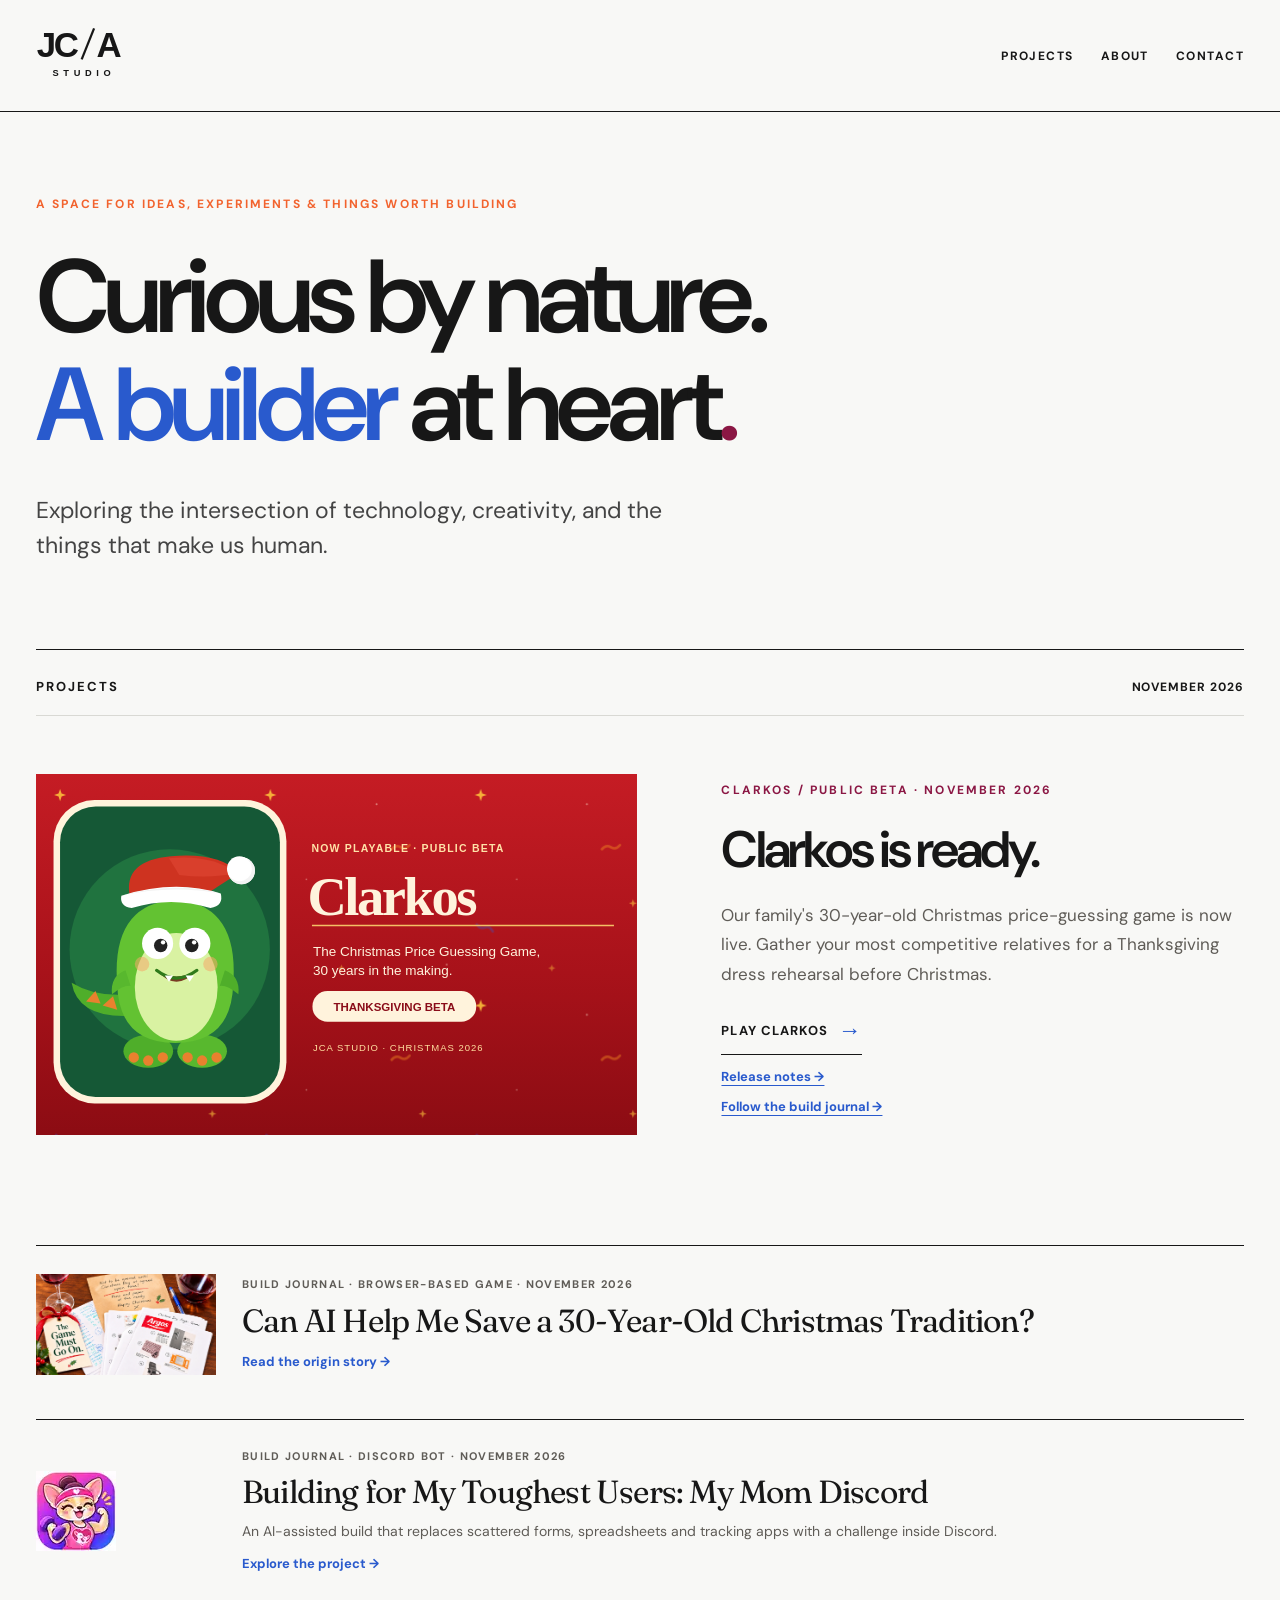
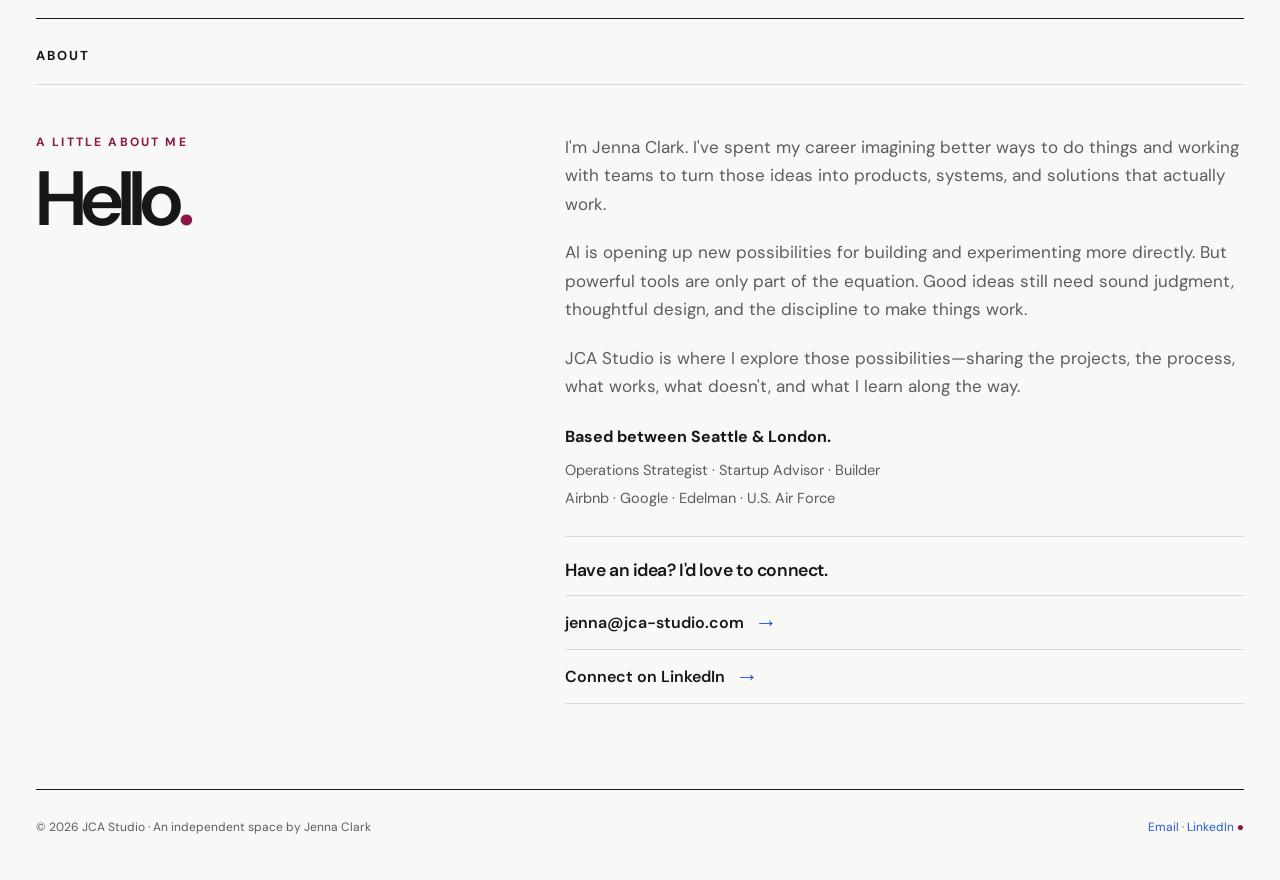
==== commit 0453b7e3: "Fix stale Discord headline and release notes punctuation" ====
--- a/index.html
+++ b/index.html
@@ -17,7 +17,7 @@
 <div class="home-journal-start">
   <a class="home-journal-start-image" href="/journal/christmas-tradition/" aria-label="Read the first Christmas Game build journal entry"><img src="/assets/article1-christmas-approved.webp" alt="Christmas Day Argos game setup with handwritten note, game sheets and festive details" width="1671" height="941" loading="lazy"></a>
   <div><p class="home-journal-start-label">Build Journal · Browser-based game · November 2026</p><h4 class="home-journal-start-title"><a href="/journal/christmas-tradition/">Can AI Help Me Save a 30-Year-Old Christmas Tradition?</a></h4><a class="home-journal-start-link" href="/journal/christmas-tradition/">Read the origin story →</a></div>
-</div><div class="home-journal-start"><a class="home-journal-start-image" href="/journal/workout-challenge-bot/" aria-label="Explore the workout challenge Discord bot"><img src="/assets/joyful-chihuahua-mom-fitness-icon.svg" alt="Chihuahua mom holding a purple dumbbell" width="400" height="400" loading="lazy" style="aspect-ratio:1/1;object-fit:contain;width:80px;height:80px;max-width:100%;image-rendering:auto"></a><div><p class="home-journal-start-label">Build Journal · Discord bot · November 2026</p><h4 class="home-journal-start-title"><a href="/journal/workout-challenge-bot/">I built a Discord bot for our workout challenge in two days</a></h4><p style="color:var(--soft);font-size:14px;line-height:1.6;margin:8px 0 0">An AI-assisted build that replaces scattered forms, spreadsheets and tracking apps with a challenge inside Discord.</p><a class="home-journal-start-link" href="/journal/workout-challenge-bot/">Explore the project ↗</a></div></div></section><section class="wrap about-contact" id="about" aria-labelledby="about-title">
+</div><div class="home-journal-start"><a class="home-journal-start-image" href="/journal/workout-challenge-bot/" aria-label="Explore the workout challenge Discord bot"><img src="/assets/joyful-chihuahua-mom-fitness-icon.svg" alt="Chihuahua mom holding a purple dumbbell" width="400" height="400" loading="lazy" style="aspect-ratio:1/1;object-fit:contain;width:80px;height:80px;max-width:100%;image-rendering:auto"></a><div><p class="home-journal-start-label">Build Journal · Discord bot · November 2026</p><h4 class="home-journal-start-title"><a href="/journal/workout-challenge-bot/">Building for My Toughest Users: My Mom Discord</a></h4><p style="color:var(--soft);font-size:14px;line-height:1.6;margin:8px 0 0">An AI-assisted build that replaces scattered forms, spreadsheets and tracking apps with a challenge inside Discord.</p><a class="home-journal-start-link" href="/journal/workout-challenge-bot/">Explore the project →</a></div></div></section><section class="wrap about-contact" id="about" aria-labelledby="about-title">
   <div class="section-head"><h2>About</h2></div>
   <div class="about-contact-grid">
     <div class="about-contact-intro">
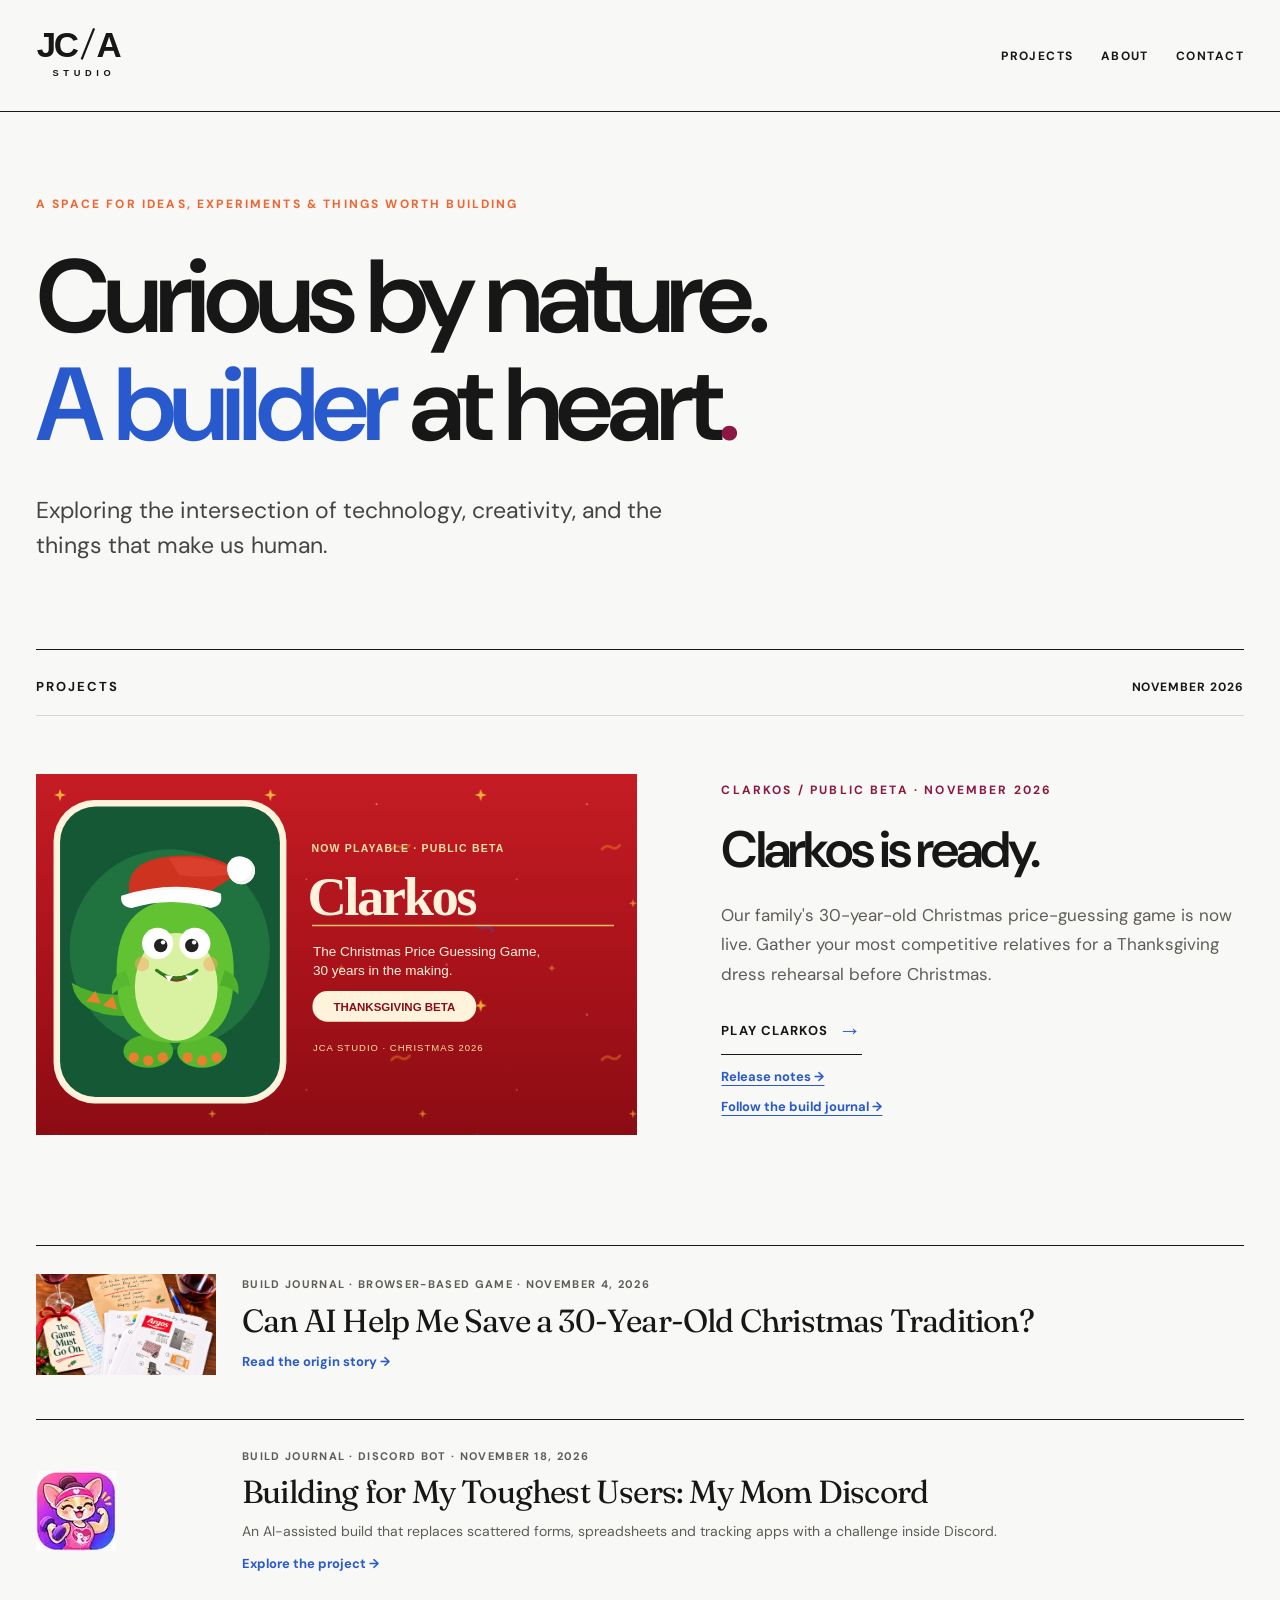
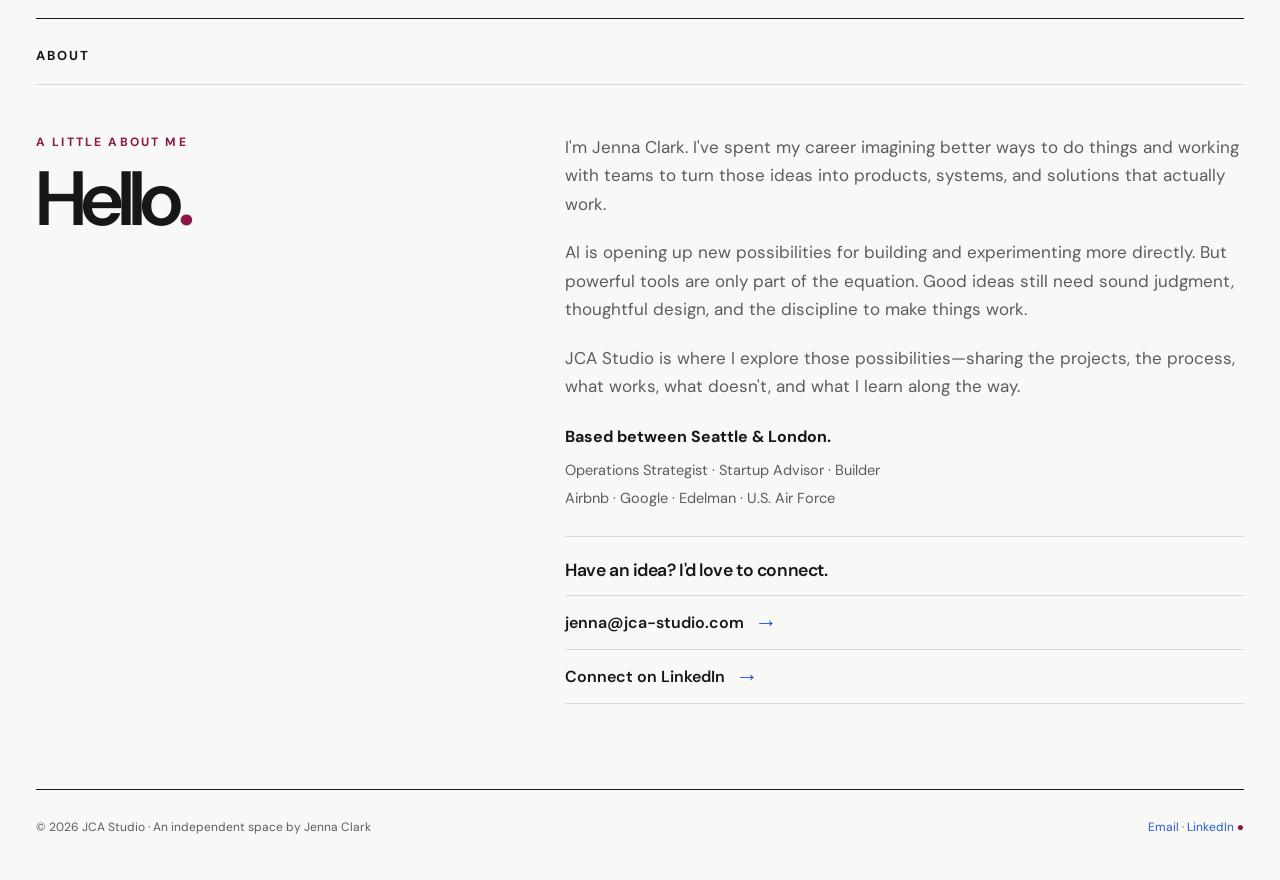
==== commit 00ef1a8c: "Display full publication dates on November build journal entries" ====
--- a/index.html
+++ b/index.html
@@ -16,8 +16,8 @@
 </style><style>.feature-game-art{min-width:0;display:flex;flex-direction:column;justify-content:space-between;gap:21px;background:#a51f2b;color:#fff;padding:clamp(18px,3vw,34px);aspect-ratio:1.18/1;text-decoration:none;overflow:hidden}.feature-game-label{font:700 clamp(10px,1.1vw,12px) var(--sans);letter-spacing:.15em}.feature-game-label span{float:right;font-size:19px;line-height:.7}.feature-game-screens{display:grid;grid-template-columns:repeat(3,minmax(0,1fr));gap:clamp(8px,1.25vw,15px);align-items:center;min-height:0}.feature-game-screens img{display:block;width:100%;height:auto;aspect-ratio:940/1310;object-fit:cover;box-shadow:0 8px 20px #4e0b1640;border-radius:3px}.feature-game-screens img:nth-child(2){transform:translateY(-9px)}.feature-game-footer{font:800 clamp(15px,2.5vw,30px) var(--sans);letter-spacing:-.045em;line-height:1.05}.feature-game-footer span{color:#ffbf86}@media(max-width:760px){.feature-game-art{aspect-ratio:1.35/1;padding:19px;gap:14px}.feature-game-screens{gap:9px}.feature-game-footer{font-size:clamp(17px,4.5vw,26px)}} .feature-game-art{padding:0;aspect-ratio:5/3;display:block;background:transparent;overflow:hidden}.feature-game-art img{width:100%;height:100%;aspect-ratio:5/3;display:block;object-fit:cover} </style></head><body><header class="mast"><div class="wrap mast-inner"><a href="/" class="logo" aria-label="JCA Studio home"><svg viewBox="0 0 124 84" role="img" aria-label="JCA Studio" xmlns="http://www.w3.org/2000/svg"><text x="1" y="44" fill="currentColor" font-family="Arial,sans-serif" font-weight="600" font-size="45" letter-spacing="-3.2">JC</text><path d="M59 47 L75 7" stroke="currentColor" stroke-width="2.9"/><text x="78" y="44" fill="currentColor" font-family="Arial,sans-serif" font-weight="600" font-size="45">A</text><text x="62" y="68" text-anchor="middle" fill="currentColor" font-family="Arial,sans-serif" font-size="12" font-weight="700" letter-spacing="6">STUDIO</text></svg></a><nav class="nav" aria-label="Main navigation"><a href="/journal/">Projects</a><a href="/#about">About</a><a href="/#contact">Contact</a></nav></div></header><main><section class="wrap hero"><div class="eyebrow">A space for ideas, experiments &amp; things worth building</div><h1>Curious by nature.<br><em>A builder</em> at heart<span class="dot">.</span></h1><p class="intro">Exploring the intersection of technology, creativity, and the things that make us human.</p></section><section class="wrap" id="work"><div class="section-head"><h2>Projects</h2><span class="project-date">November 2026</span></div><div class="feature"><a class="feature-game-art" href="/journal/clarkos-release/" aria-label="Clarkos public beta launch and release notes"><img src="/assets/clarkos-public-beta-wide.svg" alt="Clarkos Thanksgiving beta artwork featuring Trevor" width="1200" height="720" loading="eager"></a><div><div class="eyebrow">Clarkos / Public beta · November 2026</div><h3>Clarkos is ready.</h3><p class="description">Our family's 30-year-old Christmas price-guessing game is now live. Gather your most competitive relatives for a Thanksgiving dress rehearsal before Christmas.</p><a class="link" href="https://jca-studio.github.io/argos-game/" target="_blank" rel="noopener noreferrer">Play Clarkos <span class="arrow" aria-hidden="true">→</span></a><p class="feature-project-link"><a href="/journal/clarkos-release/">Release notes →</a></p><p class="feature-project-link"><a href="/journal/christmas-game/">Follow the build journal →</a></p></div></div>
 <div class="home-journal-start">
   <a class="home-journal-start-image" href="/journal/christmas-tradition/" aria-label="Read the first Christmas Game build journal entry"><img src="/assets/article1-christmas-approved.webp" alt="Christmas Day Argos game setup with handwritten note, game sheets and festive details" width="1671" height="941" loading="lazy"></a>
-  <div><p class="home-journal-start-label">Build Journal · Browser-based game · November 2026</p><h4 class="home-journal-start-title"><a href="/journal/christmas-tradition/">Can AI Help Me Save a 30-Year-Old Christmas Tradition?</a></h4><a class="home-journal-start-link" href="/journal/christmas-tradition/">Read the origin story →</a></div>
-</div><div class="home-journal-start"><a class="home-journal-start-image" href="/journal/workout-challenge-bot/" aria-label="Explore the workout challenge Discord bot"><img src="/assets/joyful-chihuahua-mom-fitness-icon.svg" alt="Chihuahua mom holding a purple dumbbell" width="400" height="400" loading="lazy" style="aspect-ratio:1/1;object-fit:contain;width:80px;height:80px;max-width:100%;image-rendering:auto"></a><div><p class="home-journal-start-label">Build Journal · Discord bot · November 2026</p><h4 class="home-journal-start-title"><a href="/journal/workout-challenge-bot/">Building for My Toughest Users: My Mom Discord</a></h4><p style="color:var(--soft);font-size:14px;line-height:1.6;margin:8px 0 0">An AI-assisted build that replaces scattered forms, spreadsheets and tracking apps with a challenge inside Discord.</p><a class="home-journal-start-link" href="/journal/workout-challenge-bot/">Explore the project →</a></div></div></section><section class="wrap about-contact" id="about" aria-labelledby="about-title">
+  <div><p class="home-journal-start-label">Build Journal · Browser-based game · November 4, 2026</p><h4 class="home-journal-start-title"><a href="/journal/christmas-tradition/">Can AI Help Me Save a 30-Year-Old Christmas Tradition?</a></h4><a class="home-journal-start-link" href="/journal/christmas-tradition/">Read the origin story →</a></div>
+</div><div class="home-journal-start"><a class="home-journal-start-image" href="/journal/workout-challenge-bot/" aria-label="Explore the workout challenge Discord bot"><img src="/assets/joyful-chihuahua-mom-fitness-icon.svg" alt="Chihuahua mom holding a purple dumbbell" width="400" height="400" loading="lazy" style="aspect-ratio:1/1;object-fit:contain;width:80px;height:80px;max-width:100%;image-rendering:auto"></a><div><p class="home-journal-start-label">Build Journal · Discord bot · November 18, 2026</p><h4 class="home-journal-start-title"><a href="/journal/workout-challenge-bot/">Building for My Toughest Users: My Mom Discord</a></h4><p style="color:var(--soft);font-size:14px;line-height:1.6;margin:8px 0 0">An AI-assisted build that replaces scattered forms, spreadsheets and tracking apps with a challenge inside Discord.</p><a class="home-journal-start-link" href="/journal/workout-challenge-bot/">Explore the project →</a></div></div></section><section class="wrap about-contact" id="about" aria-labelledby="about-title">
   <div class="section-head"><h2>About</h2></div>
   <div class="about-contact-grid">
     <div class="about-contact-intro">
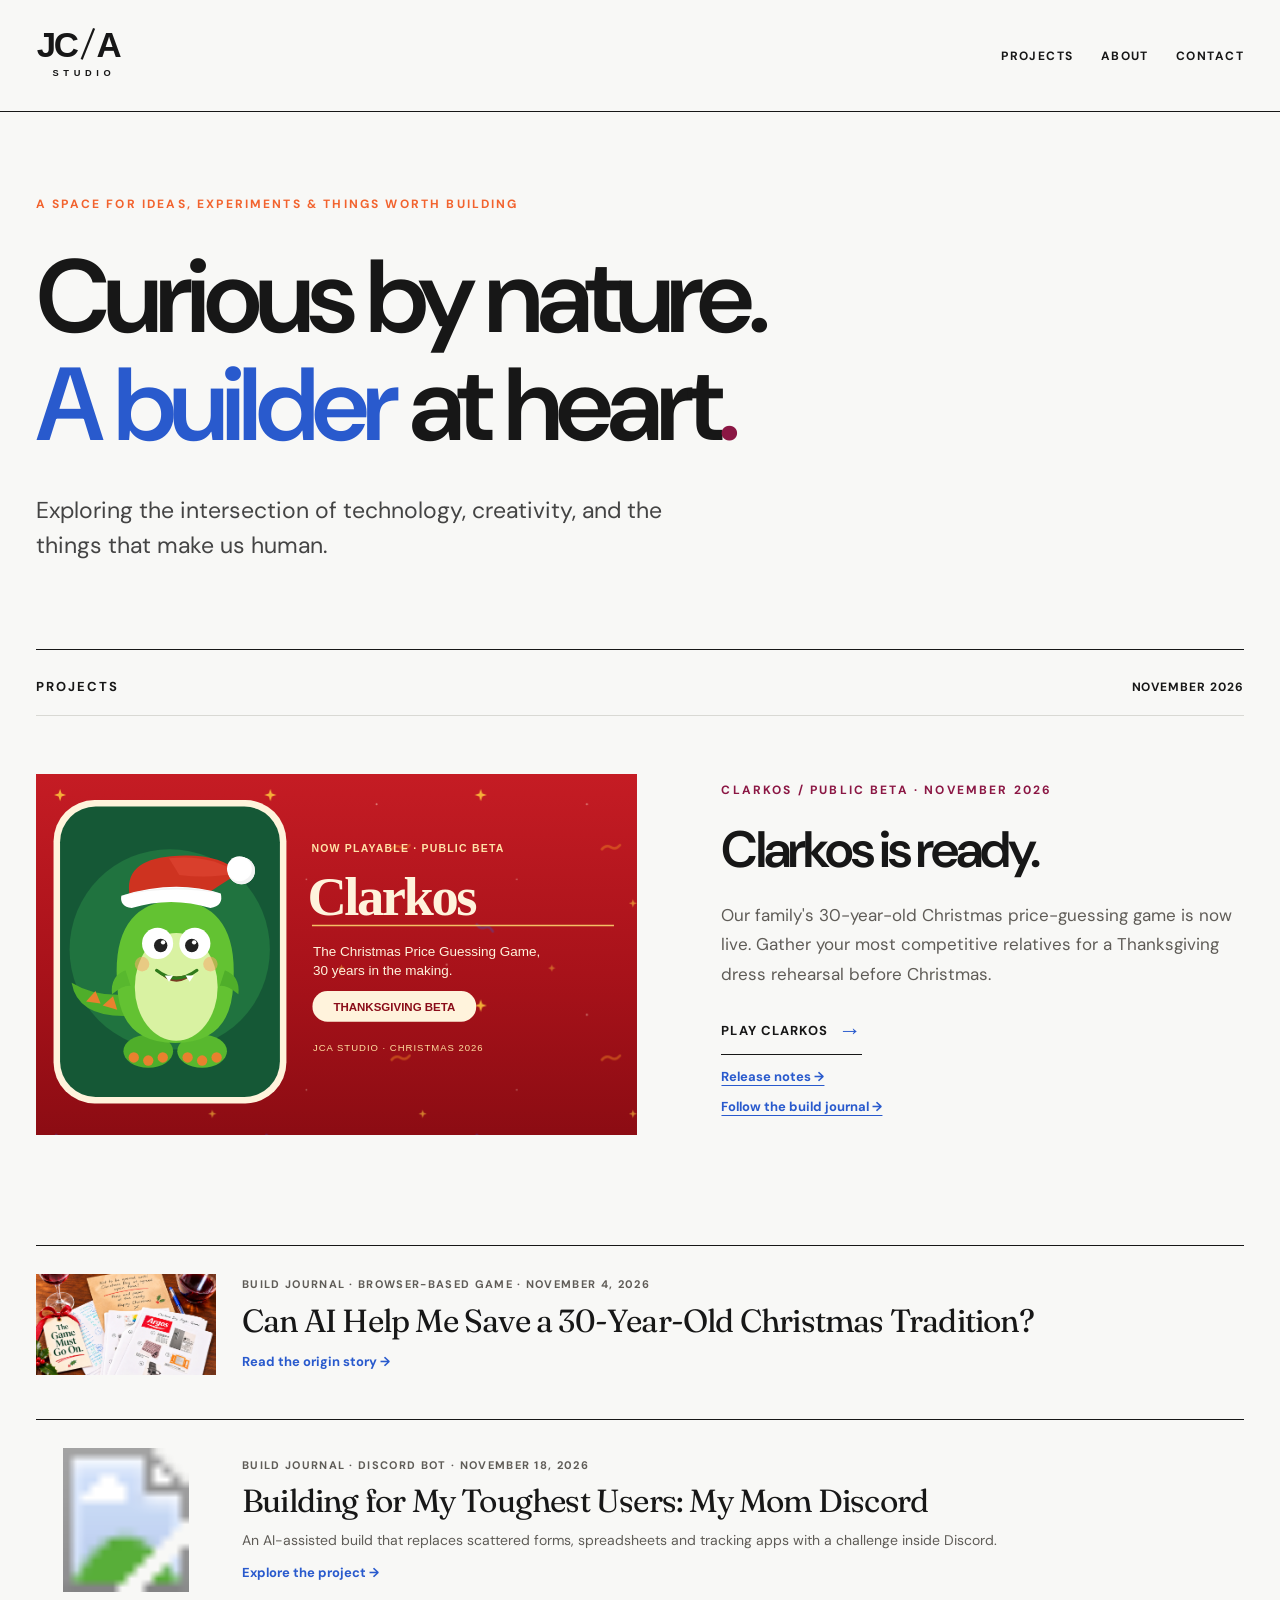
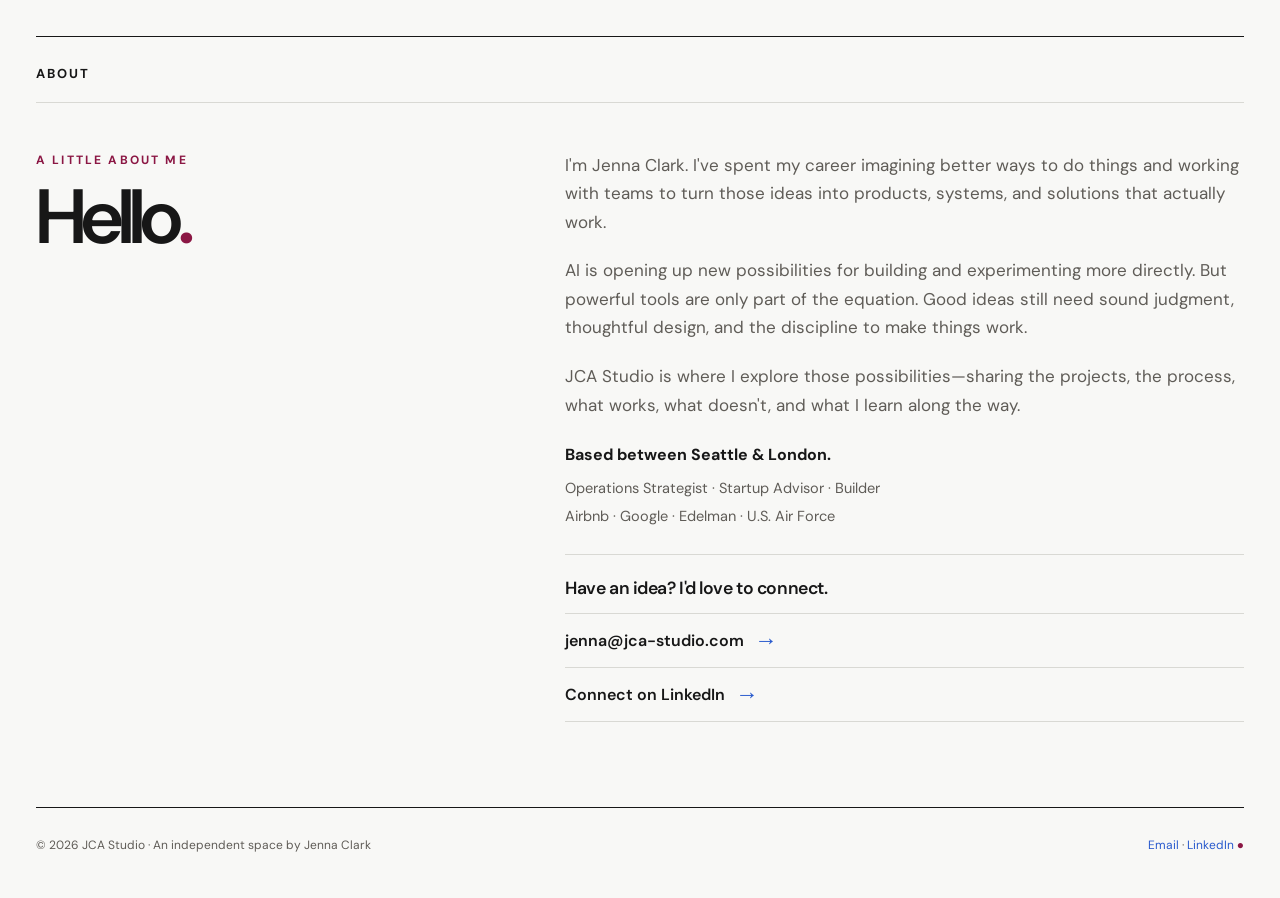
==== commit 9046c51e: "Use new Chihuahua artwork consistently across Discord project and homepage" ====
--- a/index.html
+++ b/index.html
@@ -17,7 +17,7 @@
 <div class="home-journal-start">
   <a class="home-journal-start-image" href="/journal/christmas-tradition/" aria-label="Read the first Christmas Game build journal entry"><img src="/assets/article1-christmas-approved.webp" alt="Christmas Day Argos game setup with handwritten note, game sheets and festive details" width="1671" height="941" loading="lazy"></a>
   <div><p class="home-journal-start-label">Build Journal · Browser-based game · November 4, 2026</p><h4 class="home-journal-start-title"><a href="/journal/christmas-tradition/">Can AI Help Me Save a 30-Year-Old Christmas Tradition?</a></h4><a class="home-journal-start-link" href="/journal/christmas-tradition/">Read the origin story →</a></div>
-</div><div class="home-journal-start"><a class="home-journal-start-image" href="/journal/workout-challenge-bot/" aria-label="Explore the workout challenge Discord bot"><img src="/assets/joyful-chihuahua-mom-fitness-icon.svg" alt="Chihuahua mom holding a purple dumbbell" width="400" height="400" loading="lazy" style="aspect-ratio:1/1;object-fit:contain;width:80px;height:80px;max-width:100%;image-rendering:auto"></a><div><p class="home-journal-start-label">Build Journal · Discord bot · November 18, 2026</p><h4 class="home-journal-start-title"><a href="/journal/workout-challenge-bot/">Building for My Toughest Users: My Mom Discord</a></h4><p style="color:var(--soft);font-size:14px;line-height:1.6;margin:8px 0 0">An AI-assisted build that replaces scattered forms, spreadsheets and tracking apps with a challenge inside Discord.</p><a class="home-journal-start-link" href="/journal/workout-challenge-bot/">Explore the project →</a></div></div></section><section class="wrap about-contact" id="about" aria-labelledby="about-title">
+</div><div class="home-journal-start"><a class="home-journal-start-image" href="/journal/workout-challenge-bot/" aria-label="Read Building for My Toughest Users: My Mom Discord"><img src="/assets/chihuahua-mom-discord-build.svg" alt="Chihuahua mom holding a purple dumbbell" width="180" height="144" loading="lazy" style="width:100%;height:auto;aspect-ratio:5/4;object-fit:cover"></a><div><p class="home-journal-start-label">Build Journal · Discord bot · November 18, 2026</p><h4 class="home-journal-start-title"><a href="/journal/workout-challenge-bot/">Building for My Toughest Users: My Mom Discord</a></h4><p style="color:var(--soft);font-size:14px;line-height:1.6;margin:8px 0 0">An AI-assisted build that replaces scattered forms, spreadsheets and tracking apps with a challenge inside Discord.</p><a class="home-journal-start-link" href="/journal/workout-challenge-bot/">Explore the project →</a></div></div></section><section class="wrap about-contact" id="about" aria-labelledby="about-title">
   <div class="section-head"><h2>About</h2></div>
   <div class="about-contact-grid">
     <div class="about-contact-intro">
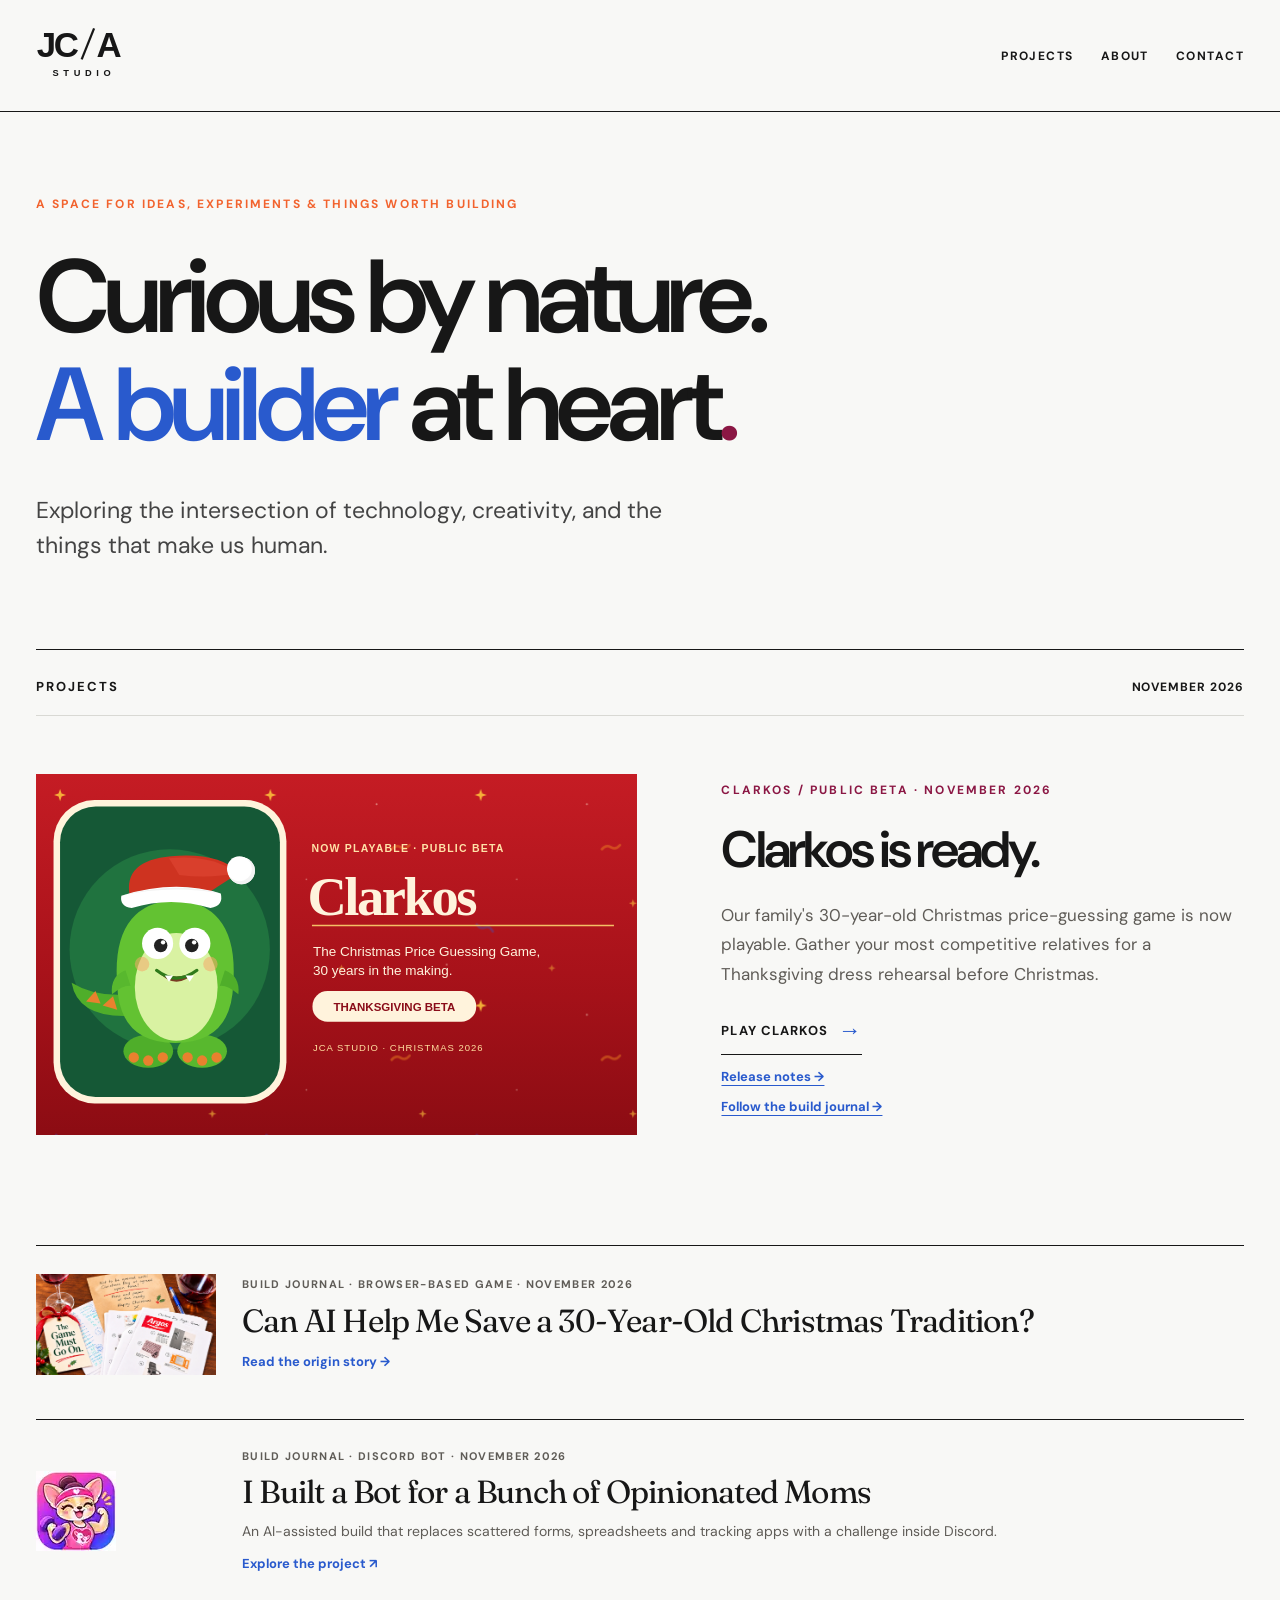
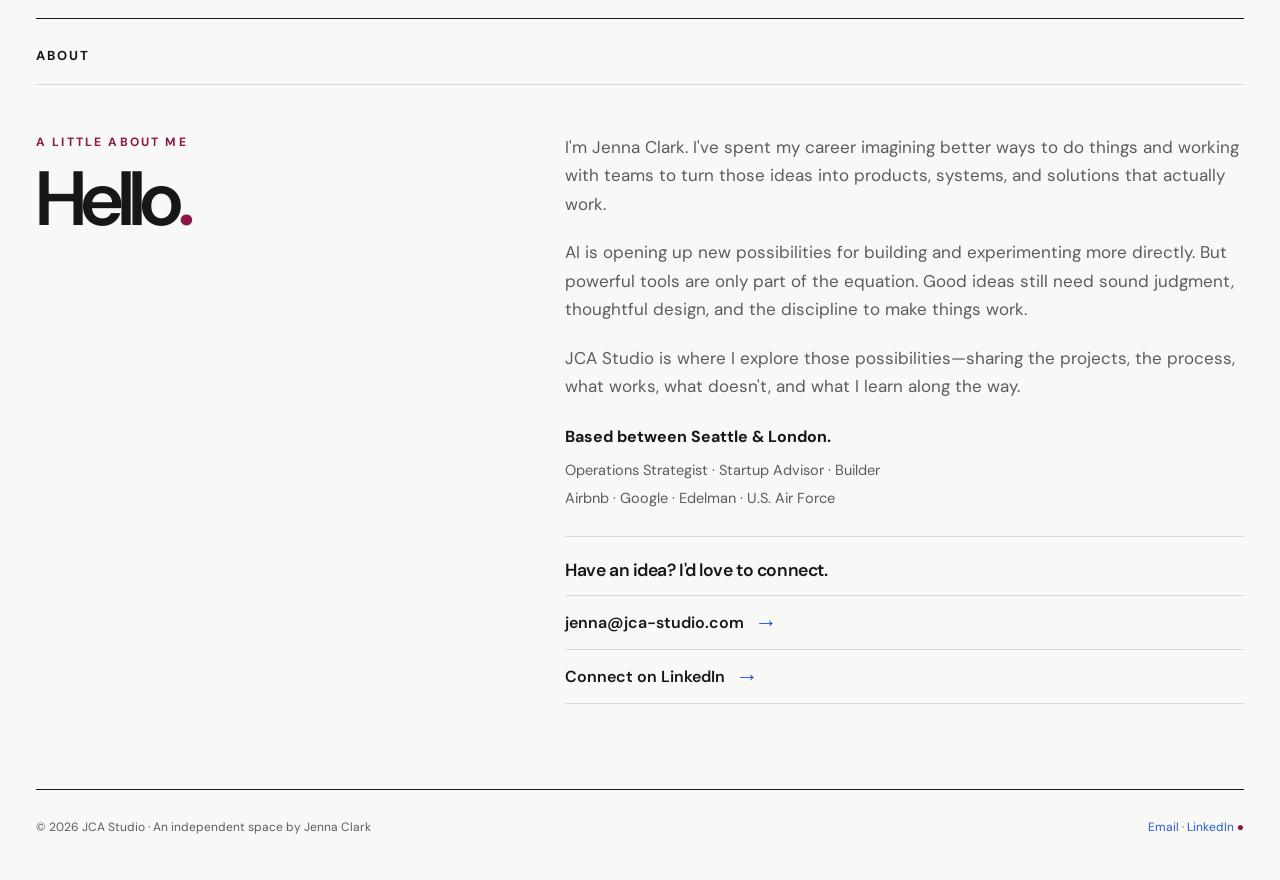
==== commit 68ca5e7c: "Give Discord bot project a more distinctive headline" ====
--- a/index.html
+++ b/index.html
@@ -13,11 +13,11 @@
 .home-journal-start-title a:hover{text-decoration:underline;text-underline-offset:4px}
 .home-journal-start-link{display:inline-block;color:var(--blue);font:700 13px/1.5 var(--sans);margin-top:12px;text-underline-offset:4px}
 @media(max-width:650px){.home-journal-start{grid-template-columns:104px minmax(0,1fr);gap:15px;padding:22px 0 36px}.home-journal-start-title{font-size:21px}.home-journal-start-label{font-size:10px}}
-</style><style>.feature-game-art{min-width:0;display:flex;flex-direction:column;justify-content:space-between;gap:21px;background:#a51f2b;color:#fff;padding:clamp(18px,3vw,34px);aspect-ratio:1.18/1;text-decoration:none;overflow:hidden}.feature-game-label{font:700 clamp(10px,1.1vw,12px) var(--sans);letter-spacing:.15em}.feature-game-label span{float:right;font-size:19px;line-height:.7}.feature-game-screens{display:grid;grid-template-columns:repeat(3,minmax(0,1fr));gap:clamp(8px,1.25vw,15px);align-items:center;min-height:0}.feature-game-screens img{display:block;width:100%;height:auto;aspect-ratio:940/1310;object-fit:cover;box-shadow:0 8px 20px #4e0b1640;border-radius:3px}.feature-game-screens img:nth-child(2){transform:translateY(-9px)}.feature-game-footer{font:800 clamp(15px,2.5vw,30px) var(--sans);letter-spacing:-.045em;line-height:1.05}.feature-game-footer span{color:#ffbf86}@media(max-width:760px){.feature-game-art{aspect-ratio:1.35/1;padding:19px;gap:14px}.feature-game-screens{gap:9px}.feature-game-footer{font-size:clamp(17px,4.5vw,26px)}} .feature-game-art{padding:0;aspect-ratio:5/3;display:block;background:transparent;overflow:hidden}.feature-game-art img{width:100%;height:100%;aspect-ratio:5/3;display:block;object-fit:cover} </style></head><body><header class="mast"><div class="wrap mast-inner"><a href="/" class="logo" aria-label="JCA Studio home"><svg viewBox="0 0 124 84" role="img" aria-label="JCA Studio" xmlns="http://www.w3.org/2000/svg"><text x="1" y="44" fill="currentColor" font-family="Arial,sans-serif" font-weight="600" font-size="45" letter-spacing="-3.2">JC</text><path d="M59 47 L75 7" stroke="currentColor" stroke-width="2.9"/><text x="78" y="44" fill="currentColor" font-family="Arial,sans-serif" font-weight="600" font-size="45">A</text><text x="62" y="68" text-anchor="middle" fill="currentColor" font-family="Arial,sans-serif" font-size="12" font-weight="700" letter-spacing="6">STUDIO</text></svg></a><nav class="nav" aria-label="Main navigation"><a href="/journal/">Projects</a><a href="/#about">About</a><a href="/#contact">Contact</a></nav></div></header><main><section class="wrap hero"><div class="eyebrow">A space for ideas, experiments &amp; things worth building</div><h1>Curious by nature.<br><em>A builder</em> at heart<span class="dot">.</span></h1><p class="intro">Exploring the intersection of technology, creativity, and the things that make us human.</p></section><section class="wrap" id="work"><div class="section-head"><h2>Projects</h2><span class="project-date">November 2026</span></div><div class="feature"><a class="feature-game-art" href="/journal/clarkos-release/" aria-label="Clarkos public beta launch and release notes"><img src="/assets/clarkos-public-beta-wide.svg" alt="Clarkos Thanksgiving beta artwork featuring Trevor" width="1200" height="720" loading="eager"></a><div><div class="eyebrow">Clarkos / Public beta · November 2026</div><h3>Clarkos is ready.</h3><p class="description">Our family's 30-year-old Christmas price-guessing game is now live. Gather your most competitive relatives for a Thanksgiving dress rehearsal before Christmas.</p><a class="link" href="https://jca-studio.github.io/argos-game/" target="_blank" rel="noopener noreferrer">Play Clarkos <span class="arrow" aria-hidden="true">→</span></a><p class="feature-project-link"><a href="/journal/clarkos-release/">Release notes →</a></p><p class="feature-project-link"><a href="/journal/christmas-game/">Follow the build journal →</a></p></div></div>
+</style><style>.feature-game-art{min-width:0;display:flex;flex-direction:column;justify-content:space-between;gap:21px;background:#a51f2b;color:#fff;padding:clamp(18px,3vw,34px);aspect-ratio:1.18/1;text-decoration:none;overflow:hidden}.feature-game-label{font:700 clamp(10px,1.1vw,12px) var(--sans);letter-spacing:.15em}.feature-game-label span{float:right;font-size:19px;line-height:.7}.feature-game-screens{display:grid;grid-template-columns:repeat(3,minmax(0,1fr));gap:clamp(8px,1.25vw,15px);align-items:center;min-height:0}.feature-game-screens img{display:block;width:100%;height:auto;aspect-ratio:940/1310;object-fit:cover;box-shadow:0 8px 20px #4e0b1640;border-radius:3px}.feature-game-screens img:nth-child(2){transform:translateY(-9px)}.feature-game-footer{font:800 clamp(15px,2.5vw,30px) var(--sans);letter-spacing:-.045em;line-height:1.05}.feature-game-footer span{color:#ffbf86}@media(max-width:760px){.feature-game-art{aspect-ratio:1.35/1;padding:19px;gap:14px}.feature-game-screens{gap:9px}.feature-game-footer{font-size:clamp(17px,4.5vw,26px)}} .feature-game-art{padding:0;aspect-ratio:5/3;display:block;background:transparent;overflow:hidden}.feature-game-art img{width:100%;height:100%;aspect-ratio:5/3;display:block;object-fit:cover} </style></head><body><header class="mast"><div class="wrap mast-inner"><a href="/" class="logo" aria-label="JCA Studio home"><svg viewBox="0 0 124 84" role="img" aria-label="JCA Studio" xmlns="http://www.w3.org/2000/svg"><text x="1" y="44" fill="currentColor" font-family="Arial,sans-serif" font-weight="600" font-size="45" letter-spacing="-3.2">JC</text><path d="M59 47 L75 7" stroke="currentColor" stroke-width="2.9"/><text x="78" y="44" fill="currentColor" font-family="Arial,sans-serif" font-weight="600" font-size="45">A</text><text x="62" y="68" text-anchor="middle" fill="currentColor" font-family="Arial,sans-serif" font-size="12" font-weight="700" letter-spacing="6">STUDIO</text></svg></a><nav class="nav" aria-label="Main navigation"><a href="/journal/">Projects</a><a href="/#about">About</a><a href="/#contact">Contact</a></nav></div></header><main><section class="wrap hero"><div class="eyebrow">A space for ideas, experiments &amp; things worth building</div><h1>Curious by nature.<br><em>A builder</em> at heart<span class="dot">.</span></h1><p class="intro">Exploring the intersection of technology, creativity, and the things that make us human.</p></section><section class="wrap" id="work"><div class="section-head"><h2>Projects</h2><span class="project-date">November 2026</span></div><div class="feature"><a class="feature-game-art" href="/journal/clarkos-release/" aria-label="Clarkos public beta launch and release notes"><img src="/assets/clarkos-public-beta-wide.svg" alt="Clarkos Thanksgiving beta artwork featuring Trevor" width="1200" height="720" loading="eager"></a><div><div class="eyebrow">Clarkos / Public beta · November 2026</div><h3>Clarkos is ready.</h3><p class="description">Our family's 30-year-old Christmas price-guessing game is now playable. Gather your most competitive relatives for a Thanksgiving dress rehearsal before Christmas.</p><a class="link" href="https://jca-studio.github.io/argos-game/" target="_blank" rel="noopener noreferrer">Play Clarkos <span class="arrow" aria-hidden="true">→</span></a><p class="feature-project-link"><a href="/journal/clarkos-release/">Release notes →</a></p><p class="feature-project-link"><a href="/journal/christmas-game/">Follow the build journal →</a></p></div></div>
 <div class="home-journal-start">
   <a class="home-journal-start-image" href="/journal/christmas-tradition/" aria-label="Read the first Christmas Game build journal entry"><img src="/assets/article1-christmas-approved.webp" alt="Christmas Day Argos game setup with handwritten note, game sheets and festive details" width="1671" height="941" loading="lazy"></a>
-  <div><p class="home-journal-start-label">Build Journal · Browser-based game · November 4, 2026</p><h4 class="home-journal-start-title"><a href="/journal/christmas-tradition/">Can AI Help Me Save a 30-Year-Old Christmas Tradition?</a></h4><a class="home-journal-start-link" href="/journal/christmas-tradition/">Read the origin story →</a></div>
-</div><div class="home-journal-start"><a class="home-journal-start-image" href="/journal/workout-challenge-bot/" aria-label="Read Building for My Toughest Users: My Mom Discord"><img src="/assets/chihuahua-mom-discord-build.svg" alt="Chihuahua mom holding a purple dumbbell" width="180" height="144" loading="lazy" style="width:100%;height:auto;aspect-ratio:5/4;object-fit:cover"></a><div><p class="home-journal-start-label">Build Journal · Discord bot · November 18, 2026</p><h4 class="home-journal-start-title"><a href="/journal/workout-challenge-bot/">Building for My Toughest Users: My Mom Discord</a></h4><p style="color:var(--soft);font-size:14px;line-height:1.6;margin:8px 0 0">An AI-assisted build that replaces scattered forms, spreadsheets and tracking apps with a challenge inside Discord.</p><a class="home-journal-start-link" href="/journal/workout-challenge-bot/">Explore the project →</a></div></div></section><section class="wrap about-contact" id="about" aria-labelledby="about-title">
+  <div><p class="home-journal-start-label">Build Journal · Browser-based game · November 2026</p><h4 class="home-journal-start-title"><a href="/journal/christmas-tradition/">Can AI Help Me Save a 30-Year-Old Christmas Tradition?</a></h4><a class="home-journal-start-link" href="/journal/christmas-tradition/">Read the origin story →</a></div>
+</div><div class="home-journal-start"><a class="home-journal-start-image" href="/journal/workout-challenge-bot/" aria-label="Explore the workout challenge Discord bot"><img src="/assets/joyful-chihuahua-mom-fitness-icon.svg" alt="Chihuahua mom holding a purple dumbbell" width="400" height="400" loading="lazy" style="aspect-ratio:1/1;object-fit:contain;width:80px;height:80px;max-width:100%;image-rendering:auto"></a><div><p class="home-journal-start-label">Build Journal · Discord bot · November 2026</p><h4 class="home-journal-start-title"><a href="/journal/workout-challenge-bot/">I Built a Bot for a Bunch of Opinionated Moms</a></h4><p style="color:var(--soft);font-size:14px;line-height:1.6;margin:8px 0 0">An AI-assisted build that replaces scattered forms, spreadsheets and tracking apps with a challenge inside Discord.</p><a class="home-journal-start-link" href="/journal/workout-challenge-bot/">Explore the project ↗</a></div></div></section><section class="wrap about-contact" id="about" aria-labelledby="about-title">
   <div class="section-head"><h2>About</h2></div>
   <div class="about-contact-grid">
     <div class="about-contact-intro">
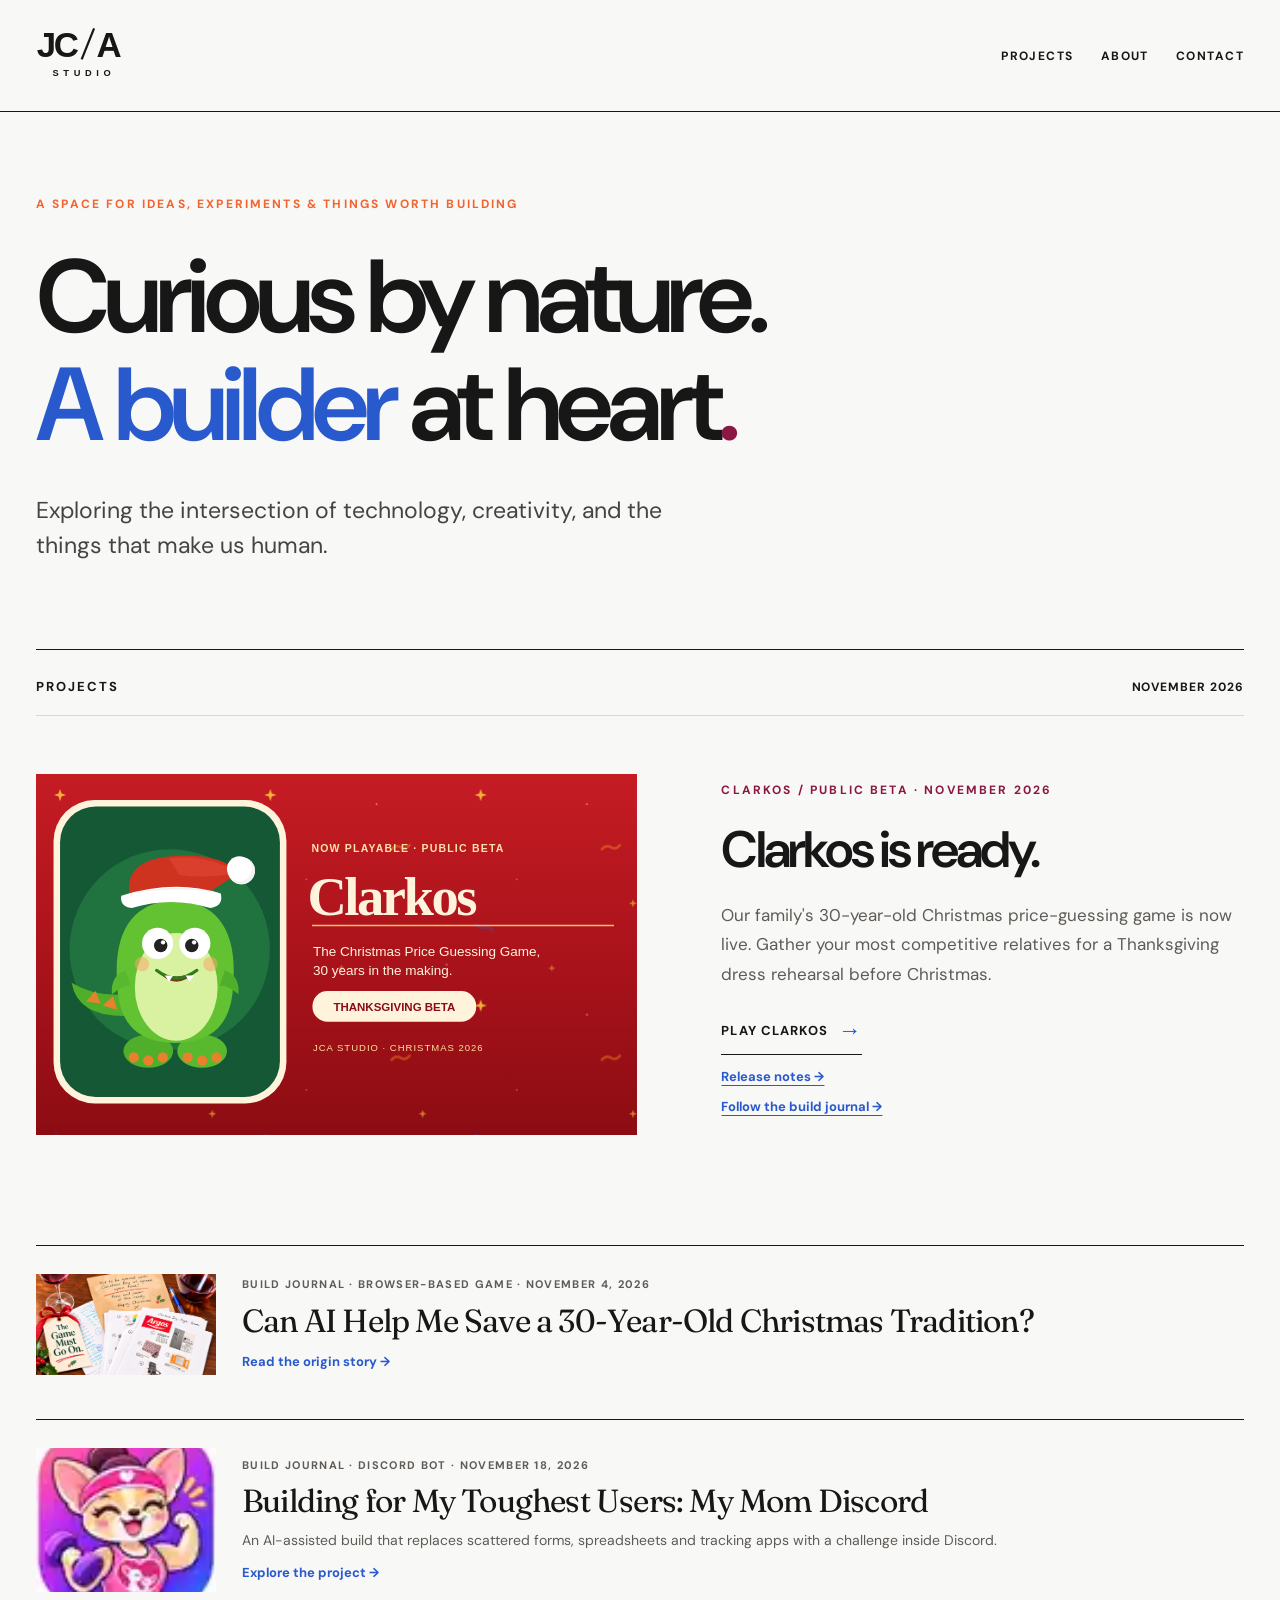
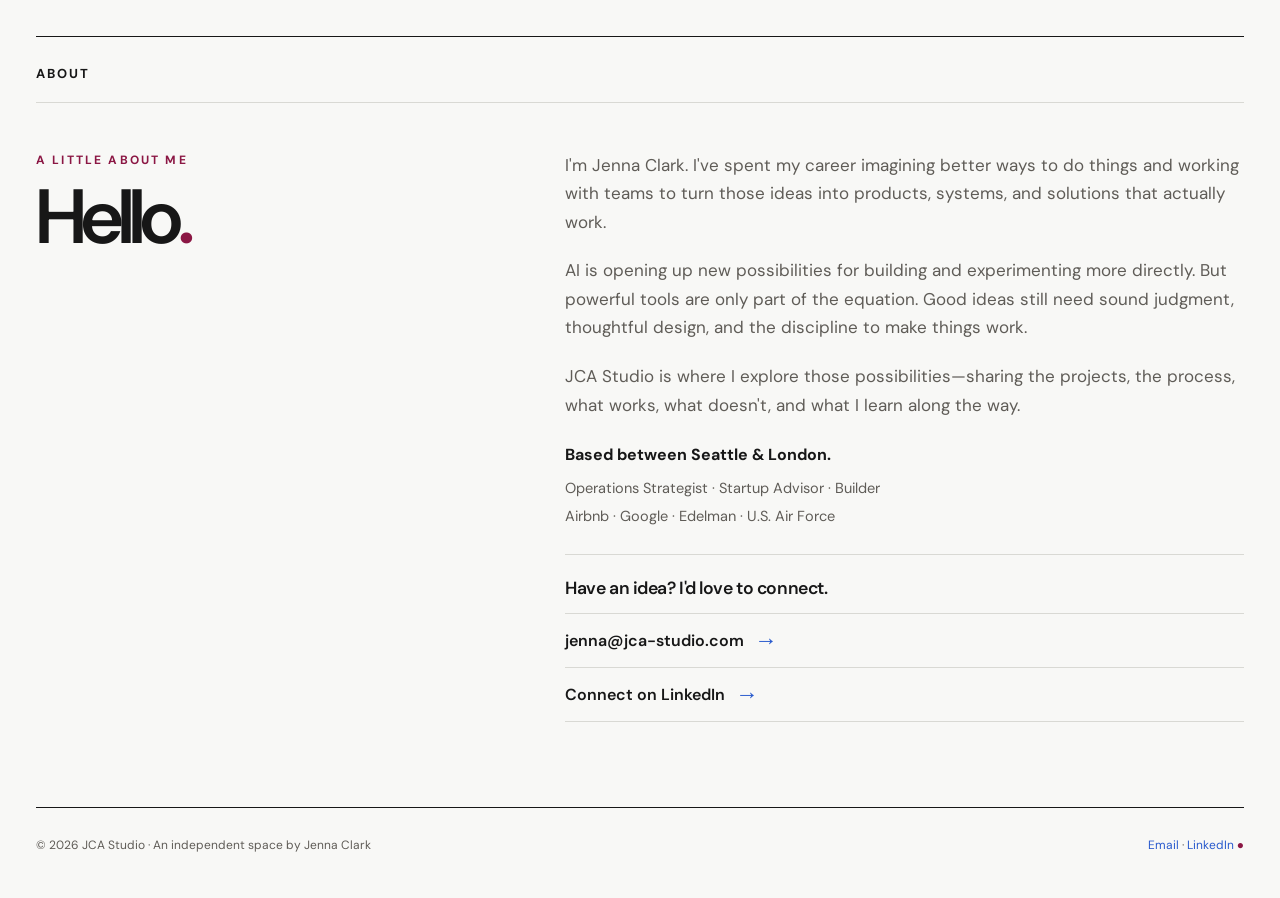
==== commit e59dbdea: "Restore working Chihuahua artwork while repairing broken uploaded image" ====
--- a/index.html
+++ b/index.html
@@ -13,11 +13,11 @@
 .home-journal-start-title a:hover{text-decoration:underline;text-underline-offset:4px}
 .home-journal-start-link{display:inline-block;color:var(--blue);font:700 13px/1.5 var(--sans);margin-top:12px;text-underline-offset:4px}
 @media(max-width:650px){.home-journal-start{grid-template-columns:104px minmax(0,1fr);gap:15px;padding:22px 0 36px}.home-journal-start-title{font-size:21px}.home-journal-start-label{font-size:10px}}
-</style><style>.feature-game-art{min-width:0;display:flex;flex-direction:column;justify-content:space-between;gap:21px;background:#a51f2b;color:#fff;padding:clamp(18px,3vw,34px);aspect-ratio:1.18/1;text-decoration:none;overflow:hidden}.feature-game-label{font:700 clamp(10px,1.1vw,12px) var(--sans);letter-spacing:.15em}.feature-game-label span{float:right;font-size:19px;line-height:.7}.feature-game-screens{display:grid;grid-template-columns:repeat(3,minmax(0,1fr));gap:clamp(8px,1.25vw,15px);align-items:center;min-height:0}.feature-game-screens img{display:block;width:100%;height:auto;aspect-ratio:940/1310;object-fit:cover;box-shadow:0 8px 20px #4e0b1640;border-radius:3px}.feature-game-screens img:nth-child(2){transform:translateY(-9px)}.feature-game-footer{font:800 clamp(15px,2.5vw,30px) var(--sans);letter-spacing:-.045em;line-height:1.05}.feature-game-footer span{color:#ffbf86}@media(max-width:760px){.feature-game-art{aspect-ratio:1.35/1;padding:19px;gap:14px}.feature-game-screens{gap:9px}.feature-game-footer{font-size:clamp(17px,4.5vw,26px)}} .feature-game-art{padding:0;aspect-ratio:5/3;display:block;background:transparent;overflow:hidden}.feature-game-art img{width:100%;height:100%;aspect-ratio:5/3;display:block;object-fit:cover} </style></head><body><header class="mast"><div class="wrap mast-inner"><a href="/" class="logo" aria-label="JCA Studio home"><svg viewBox="0 0 124 84" role="img" aria-label="JCA Studio" xmlns="http://www.w3.org/2000/svg"><text x="1" y="44" fill="currentColor" font-family="Arial,sans-serif" font-weight="600" font-size="45" letter-spacing="-3.2">JC</text><path d="M59 47 L75 7" stroke="currentColor" stroke-width="2.9"/><text x="78" y="44" fill="currentColor" font-family="Arial,sans-serif" font-weight="600" font-size="45">A</text><text x="62" y="68" text-anchor="middle" fill="currentColor" font-family="Arial,sans-serif" font-size="12" font-weight="700" letter-spacing="6">STUDIO</text></svg></a><nav class="nav" aria-label="Main navigation"><a href="/journal/">Projects</a><a href="/#about">About</a><a href="/#contact">Contact</a></nav></div></header><main><section class="wrap hero"><div class="eyebrow">A space for ideas, experiments &amp; things worth building</div><h1>Curious by nature.<br><em>A builder</em> at heart<span class="dot">.</span></h1><p class="intro">Exploring the intersection of technology, creativity, and the things that make us human.</p></section><section class="wrap" id="work"><div class="section-head"><h2>Projects</h2><span class="project-date">November 2026</span></div><div class="feature"><a class="feature-game-art" href="/journal/clarkos-release/" aria-label="Clarkos public beta launch and release notes"><img src="/assets/clarkos-public-beta-wide.svg" alt="Clarkos Thanksgiving beta artwork featuring Trevor" width="1200" height="720" loading="eager"></a><div><div class="eyebrow">Clarkos / Public beta · November 2026</div><h3>Clarkos is ready.</h3><p class="description">Our family's 30-year-old Christmas price-guessing game is now playable. Gather your most competitive relatives for a Thanksgiving dress rehearsal before Christmas.</p><a class="link" href="https://jca-studio.github.io/argos-game/" target="_blank" rel="noopener noreferrer">Play Clarkos <span class="arrow" aria-hidden="true">→</span></a><p class="feature-project-link"><a href="/journal/clarkos-release/">Release notes →</a></p><p class="feature-project-link"><a href="/journal/christmas-game/">Follow the build journal →</a></p></div></div>
+</style><style>.feature-game-art{min-width:0;display:flex;flex-direction:column;justify-content:space-between;gap:21px;background:#a51f2b;color:#fff;padding:clamp(18px,3vw,34px);aspect-ratio:1.18/1;text-decoration:none;overflow:hidden}.feature-game-label{font:700 clamp(10px,1.1vw,12px) var(--sans);letter-spacing:.15em}.feature-game-label span{float:right;font-size:19px;line-height:.7}.feature-game-screens{display:grid;grid-template-columns:repeat(3,minmax(0,1fr));gap:clamp(8px,1.25vw,15px);align-items:center;min-height:0}.feature-game-screens img{display:block;width:100%;height:auto;aspect-ratio:940/1310;object-fit:cover;box-shadow:0 8px 20px #4e0b1640;border-radius:3px}.feature-game-screens img:nth-child(2){transform:translateY(-9px)}.feature-game-footer{font:800 clamp(15px,2.5vw,30px) var(--sans);letter-spacing:-.045em;line-height:1.05}.feature-game-footer span{color:#ffbf86}@media(max-width:760px){.feature-game-art{aspect-ratio:1.35/1;padding:19px;gap:14px}.feature-game-screens{gap:9px}.feature-game-footer{font-size:clamp(17px,4.5vw,26px)}} .feature-game-art{padding:0;aspect-ratio:5/3;display:block;background:transparent;overflow:hidden}.feature-game-art img{width:100%;height:100%;aspect-ratio:5/3;display:block;object-fit:cover} </style></head><body><header class="mast"><div class="wrap mast-inner"><a href="/" class="logo" aria-label="JCA Studio home"><svg viewBox="0 0 124 84" role="img" aria-label="JCA Studio" xmlns="http://www.w3.org/2000/svg"><text x="1" y="44" fill="currentColor" font-family="Arial,sans-serif" font-weight="600" font-size="45" letter-spacing="-3.2">JC</text><path d="M59 47 L75 7" stroke="currentColor" stroke-width="2.9"/><text x="78" y="44" fill="currentColor" font-family="Arial,sans-serif" font-weight="600" font-size="45">A</text><text x="62" y="68" text-anchor="middle" fill="currentColor" font-family="Arial,sans-serif" font-size="12" font-weight="700" letter-spacing="6">STUDIO</text></svg></a><nav class="nav" aria-label="Main navigation"><a href="/journal/">Projects</a><a href="/#about">About</a><a href="/#contact">Contact</a></nav></div></header><main><section class="wrap hero"><div class="eyebrow">A space for ideas, experiments &amp; things worth building</div><h1>Curious by nature.<br><em>A builder</em> at heart<span class="dot">.</span></h1><p class="intro">Exploring the intersection of technology, creativity, and the things that make us human.</p></section><section class="wrap" id="work"><div class="section-head"><h2>Projects</h2><span class="project-date">November 2026</span></div><div class="feature"><a class="feature-game-art" href="/journal/clarkos-release/" aria-label="Clarkos public beta launch and release notes"><img src="/assets/clarkos-public-beta-wide.svg" alt="Clarkos Thanksgiving beta artwork featuring Trevor" width="1200" height="720" loading="eager"></a><div><div class="eyebrow">Clarkos / Public beta · November 2026</div><h3>Clarkos is ready.</h3><p class="description">Our family's 30-year-old Christmas price-guessing game is now live. Gather your most competitive relatives for a Thanksgiving dress rehearsal before Christmas.</p><a class="link" href="https://jca-studio.github.io/argos-game/" target="_blank" rel="noopener noreferrer">Play Clarkos <span class="arrow" aria-hidden="true">→</span></a><p class="feature-project-link"><a href="/journal/clarkos-release/">Release notes →</a></p><p class="feature-project-link"><a href="/journal/christmas-game/">Follow the build journal →</a></p></div></div>
 <div class="home-journal-start">
   <a class="home-journal-start-image" href="/journal/christmas-tradition/" aria-label="Read the first Christmas Game build journal entry"><img src="/assets/article1-christmas-approved.webp" alt="Christmas Day Argos game setup with handwritten note, game sheets and festive details" width="1671" height="941" loading="lazy"></a>
-  <div><p class="home-journal-start-label">Build Journal · Browser-based game · November 2026</p><h4 class="home-journal-start-title"><a href="/journal/christmas-tradition/">Can AI Help Me Save a 30-Year-Old Christmas Tradition?</a></h4><a class="home-journal-start-link" href="/journal/christmas-tradition/">Read the origin story →</a></div>
-</div><div class="home-journal-start"><a class="home-journal-start-image" href="/journal/workout-challenge-bot/" aria-label="Explore the workout challenge Discord bot"><img src="/assets/joyful-chihuahua-mom-fitness-icon.svg" alt="Chihuahua mom holding a purple dumbbell" width="400" height="400" loading="lazy" style="aspect-ratio:1/1;object-fit:contain;width:80px;height:80px;max-width:100%;image-rendering:auto"></a><div><p class="home-journal-start-label">Build Journal · Discord bot · November 2026</p><h4 class="home-journal-start-title"><a href="/journal/workout-challenge-bot/">I Built a Bot for a Bunch of Opinionated Moms</a></h4><p style="color:var(--soft);font-size:14px;line-height:1.6;margin:8px 0 0">An AI-assisted build that replaces scattered forms, spreadsheets and tracking apps with a challenge inside Discord.</p><a class="home-journal-start-link" href="/journal/workout-challenge-bot/">Explore the project ↗</a></div></div></section><section class="wrap about-contact" id="about" aria-labelledby="about-title">
+  <div><p class="home-journal-start-label">Build Journal · Browser-based game · November 4, 2026</p><h4 class="home-journal-start-title"><a href="/journal/christmas-tradition/">Can AI Help Me Save a 30-Year-Old Christmas Tradition?</a></h4><a class="home-journal-start-link" href="/journal/christmas-tradition/">Read the origin story →</a></div>
+</div><div class="home-journal-start"><a class="home-journal-start-image" href="/journal/workout-challenge-bot/" aria-label="Read Building for My Toughest Users: My Mom Discord"><img src="/assets/joyful-chihuahua-mom-fitness-icon.svg" alt="Chihuahua mom holding a purple dumbbell" width="180" height="144" loading="lazy" style="width:100%;height:auto;aspect-ratio:5/4;object-fit:cover"></a><div><p class="home-journal-start-label">Build Journal · Discord bot · November 18, 2026</p><h4 class="home-journal-start-title"><a href="/journal/workout-challenge-bot/">Building for My Toughest Users: My Mom Discord</a></h4><p style="color:var(--soft);font-size:14px;line-height:1.6;margin:8px 0 0">An AI-assisted build that replaces scattered forms, spreadsheets and tracking apps with a challenge inside Discord.</p><a class="home-journal-start-link" href="/journal/workout-challenge-bot/">Explore the project →</a></div></div></section><section class="wrap about-contact" id="about" aria-labelledby="about-title">
   <div class="section-head"><h2>About</h2></div>
   <div class="about-contact-grid">
     <div class="about-contact-intro">
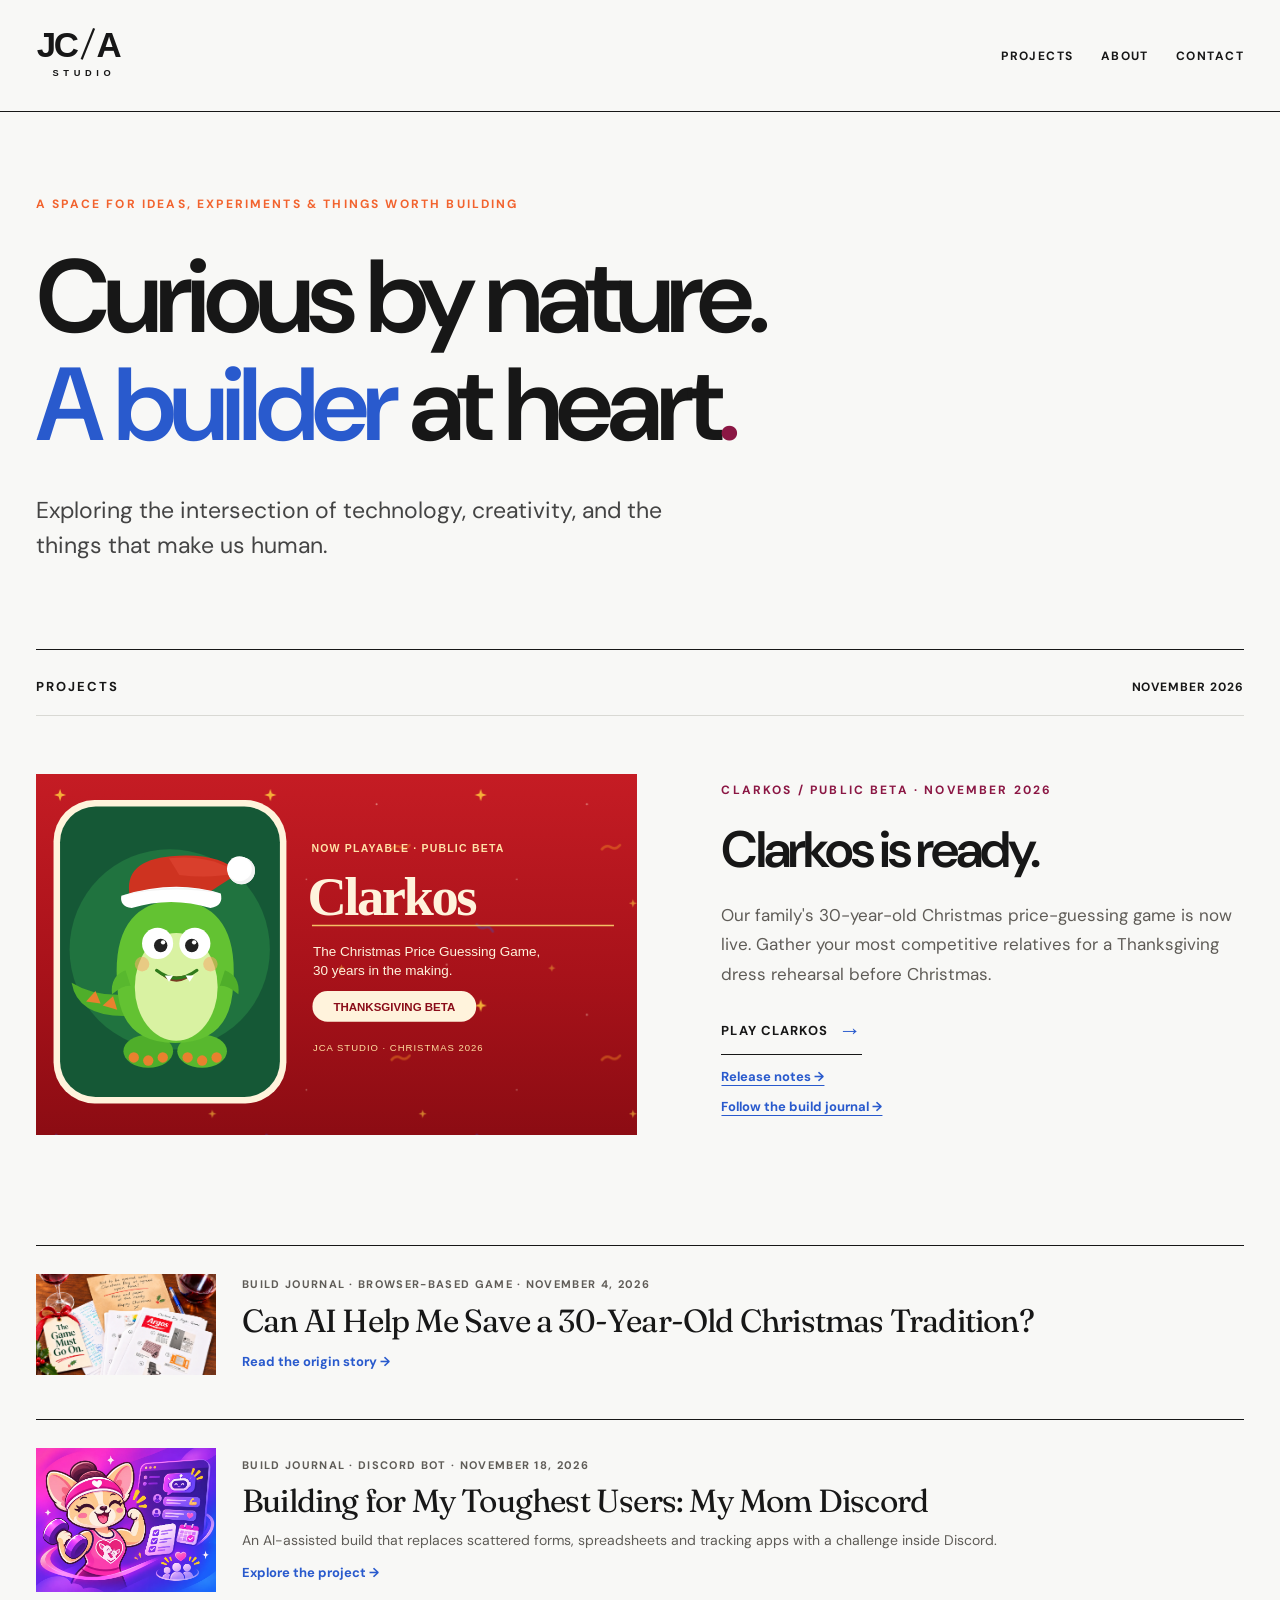
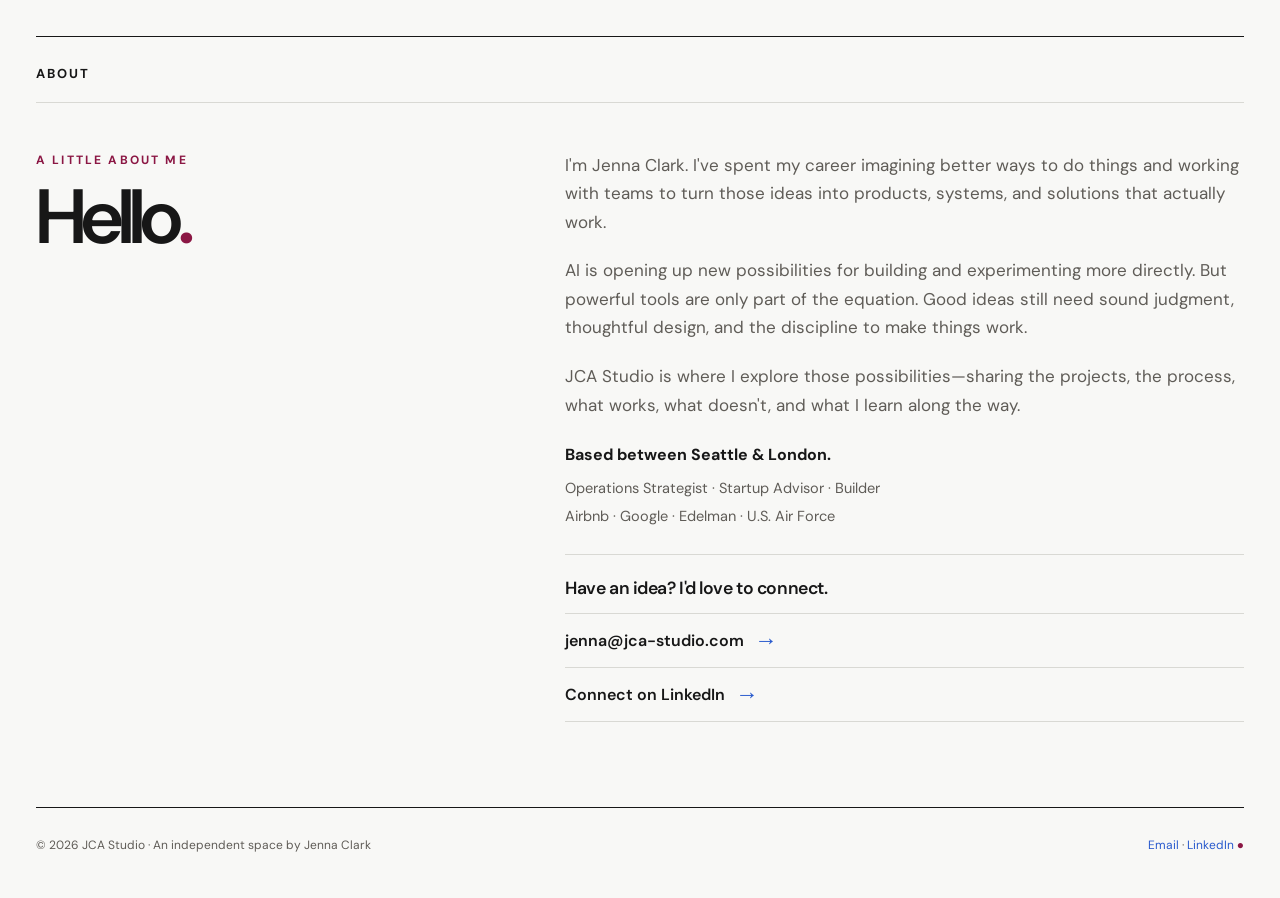
==== commit 4ca5d088: "Repair Discord article sidebar and use verified WebP artwork" ====
--- a/index.html
+++ b/index.html
@@ -17,7 +17,7 @@
 <div class="home-journal-start">
   <a class="home-journal-start-image" href="/journal/christmas-tradition/" aria-label="Read the first Christmas Game build journal entry"><img src="/assets/article1-christmas-approved.webp" alt="Christmas Day Argos game setup with handwritten note, game sheets and festive details" width="1671" height="941" loading="lazy"></a>
   <div><p class="home-journal-start-label">Build Journal · Browser-based game · November 4, 2026</p><h4 class="home-journal-start-title"><a href="/journal/christmas-tradition/">Can AI Help Me Save a 30-Year-Old Christmas Tradition?</a></h4><a class="home-journal-start-link" href="/journal/christmas-tradition/">Read the origin story →</a></div>
-</div><div class="home-journal-start"><a class="home-journal-start-image" href="/journal/workout-challenge-bot/" aria-label="Read Building for My Toughest Users: My Mom Discord"><img src="/assets/joyful-chihuahua-mom-fitness-icon.svg" alt="Chihuahua mom holding a purple dumbbell" width="180" height="144" loading="lazy" style="width:100%;height:auto;aspect-ratio:5/4;object-fit:cover"></a><div><p class="home-journal-start-label">Build Journal · Discord bot · November 18, 2026</p><h4 class="home-journal-start-title"><a href="/journal/workout-challenge-bot/">Building for My Toughest Users: My Mom Discord</a></h4><p style="color:var(--soft);font-size:14px;line-height:1.6;margin:8px 0 0">An AI-assisted build that replaces scattered forms, spreadsheets and tracking apps with a challenge inside Discord.</p><a class="home-journal-start-link" href="/journal/workout-challenge-bot/">Explore the project →</a></div></div></section><section class="wrap about-contact" id="about" aria-labelledby="about-title">
+</div><div class="home-journal-start"><a class="home-journal-start-image" href="/journal/workout-challenge-bot/" aria-label="Read Building for My Toughest Users: My Mom Discord"><img src="/assets/chihuahua-workout-bot-website-art.webp" alt="Chihuahua mom holding a purple dumbbell" width="1402" height="1122" loading="lazy" style="width:100%;height:auto;aspect-ratio:5/4;object-fit:cover"></a><div><p class="home-journal-start-label">Build Journal · Discord bot · November 18, 2026</p><h4 class="home-journal-start-title"><a href="/journal/workout-challenge-bot/">Building for My Toughest Users: My Mom Discord</a></h4><p style="color:var(--soft);font-size:14px;line-height:1.6;margin:8px 0 0">An AI-assisted build that replaces scattered forms, spreadsheets and tracking apps with a challenge inside Discord.</p><a class="home-journal-start-link" href="/journal/workout-challenge-bot/">Explore the project →</a></div></div></section><section class="wrap about-contact" id="about" aria-labelledby="about-title">
   <div class="section-head"><h2>About</h2></div>
   <div class="about-contact-grid">
     <div class="about-contact-intro">
